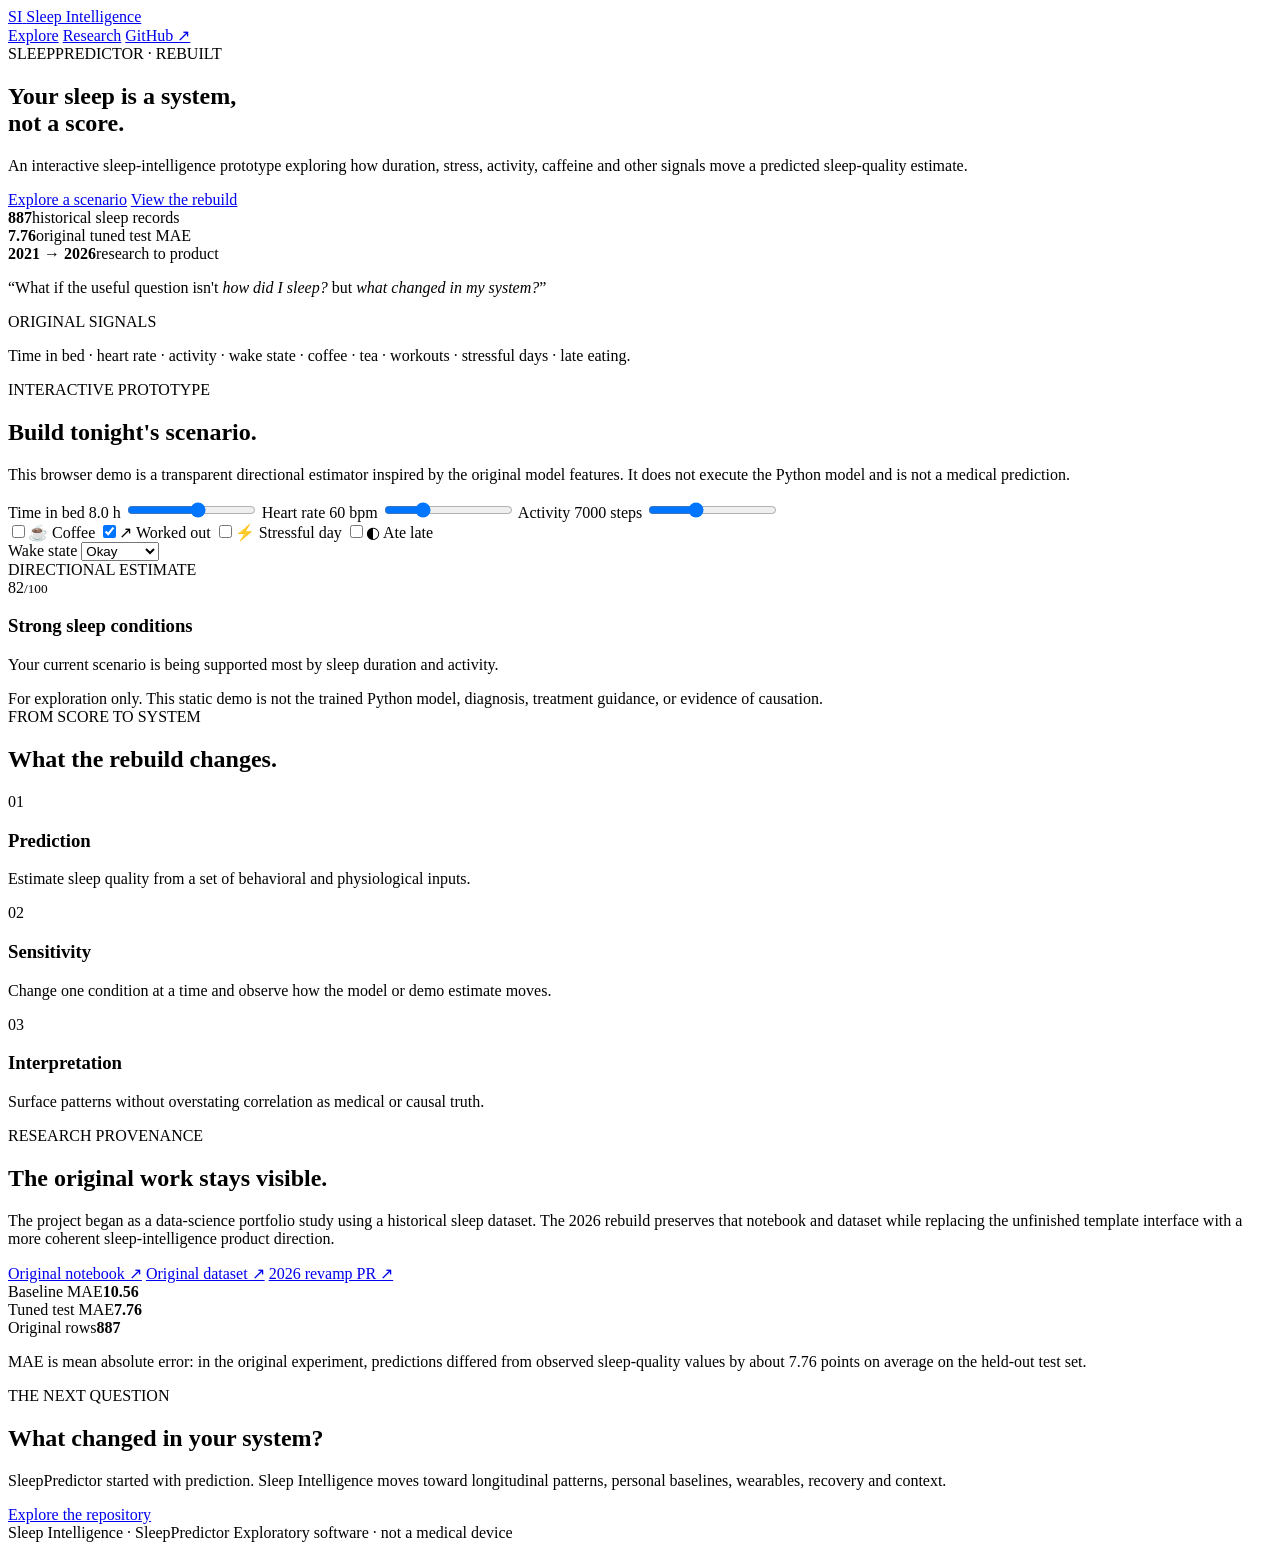
==== docs/index.html @ e25b41ca "Add GitHub Pages Sleep Intelligence site" ====
<!doctype html>
<html lang="en">
<head>
  <meta charset="utf-8" />
  <meta name="viewport" content="width=device-width, initial-scale=1" />
  <meta name="theme-color" content="#071019" />
  <meta name="description" content="Sleep Intelligence — an interactive exploration of sleep quality, habits, and model sensitivity built from the original SleepPredictor project." />
  <title>Sleep Intelligence</title>
  <link rel="preconnect" href="https://fonts.googleapis.com">
  <link rel="preconnect" href="https://fonts.gstatic.com" crossorigin>
  <link href="https://fonts.googleapis.com/css2?family=DM+Mono:wght@400;500&family=Inter:wght@400;500;600;700&display=swap" rel="stylesheet">
  <link rel="stylesheet" href="styles.css" />
</head>
<body>
  <div class="orb orb-a"></div>
  <div class="orb orb-b"></div>

  <header class="site-header shell">
    <a class="brand" href="#top" aria-label="Sleep Intelligence home">
      <span class="brand-mark">SI</span>
      <span>Sleep Intelligence</span>
    </a>
    <nav>
      <a href="#explore">Explore</a>
      <a href="#research">Research</a>
      <a href="https://github.com/Iamlegend-Imani/SleepPredictor" target="_blank" rel="noreferrer">GitHub ↗</a>
    </nav>
  </header>

  <main id="top">
    <section class="hero shell">
      <div class="eyebrow">SLEEPPREDICTOR · REBUILT</div>
      <h1>Your sleep is a system,<br><span>not a score.</span></h1>
      <p class="lede">An interactive sleep-intelligence prototype exploring how duration, stress, activity, caffeine and other signals move a predicted sleep-quality estimate.</p>
      <div class="hero-actions">
        <a class="button primary" href="#explore">Explore a scenario</a>
        <a class="button ghost" href="https://github.com/Iamlegend-Imani/SleepPredictor/tree/revamp/sleep-intelligence-v2" target="_blank" rel="noreferrer">View the rebuild</a>
      </div>
      <div class="metric-row">
        <div class="metric"><strong>887</strong><span>historical sleep records</span></div>
        <div class="metric"><strong>7.76</strong><span>original tuned test MAE</span></div>
        <div class="metric"><strong>2021 → 2026</strong><span>research to product</span></div>
      </div>
    </section>

    <section class="shell narrative-grid">
      <article class="glass quote-card">
        <p>“What if the useful question isn't <em>how did I sleep?</em> but <em>what changed in my system?</em>”</p>
      </article>
      <article class="glass mini-card">
        <span class="kicker">ORIGINAL SIGNALS</span>
        <p>Time in bed · heart rate · activity · wake state · coffee · tea · workouts · stressful days · late eating.</p>
      </article>
    </section>

    <section id="explore" class="shell section">
      <div class="section-heading">
        <div>
          <span class="eyebrow">INTERACTIVE PROTOTYPE</span>
          <h2>Build tonight's scenario.</h2>
        </div>
        <p>This browser demo is a transparent directional estimator inspired by the original model features. It does not execute the Python model and is not a medical prediction.</p>
      </div>

      <div class="explorer-grid">
        <form class="glass controls" id="sleep-form">
          <label>
            <span>Time in bed <output id="duration-value">8.0 h</output></span>
            <input id="duration" type="range" min="3" max="12" step="0.25" value="8" />
          </label>
          <label>
            <span>Heart rate <output id="hr-value">60 bpm</output></span>
            <input id="heart-rate" type="range" min="45" max="100" step="1" value="60" />
          </label>
          <label>
            <span>Activity <output id="steps-value">7000 steps</output></span>
            <input id="steps" type="range" min="0" max="20000" step="500" value="7000" />
          </label>

          <div class="toggle-grid">
            <label class="toggle"><input id="coffee" type="checkbox"><span>☕ Coffee</span></label>
            <label class="toggle"><input id="workout" type="checkbox" checked><span>↗ Worked out</span></label>
            <label class="toggle"><input id="stress" type="checkbox"><span>⚡ Stressful day</span></label>
            <label class="toggle"><input id="late" type="checkbox"><span>◐ Ate late</span></label>
          </div>

          <label>
            <span>Wake state</span>
            <select id="wake-state">
              <option value="happy">Happy</option>
              <option value="okay" selected>Okay</option>
              <option value="unknown">Unknown</option>
            </select>
          </label>
        </form>

        <div class="glass score-panel" aria-live="polite">
          <span class="kicker">DIRECTIONAL ESTIMATE</span>
          <div class="score-wrap">
            <div class="score-ring" id="score-ring"><span id="score">82</span><small>/100</small></div>
          </div>
          <h3 id="score-label">Strong sleep conditions</h3>
          <p id="score-copy">Your current scenario is being supported most by sleep duration and activity.</p>
          <div class="drivers" id="drivers"></div>
          <div class="fine-print">For exploration only. This static demo is not the trained Python model, diagnosis, treatment guidance, or evidence of causation.</div>
        </div>
      </div>
    </section>

    <section class="shell section">
      <div class="section-heading compact">
        <div>
          <span class="eyebrow">FROM SCORE TO SYSTEM</span>
          <h2>What the rebuild changes.</h2>
        </div>
      </div>
      <div class="cards-3">
        <article class="glass feature-card"><span>01</span><h3>Prediction</h3><p>Estimate sleep quality from a set of behavioral and physiological inputs.</p></article>
        <article class="glass feature-card"><span>02</span><h3>Sensitivity</h3><p>Change one condition at a time and observe how the model or demo estimate moves.</p></article>
        <article class="glass feature-card"><span>03</span><h3>Interpretation</h3><p>Surface patterns without overstating correlation as medical or causal truth.</p></article>
      </div>
    </section>

    <section id="research" class="shell section research">
      <div>
        <span class="eyebrow">RESEARCH PROVENANCE</span>
        <h2>The original work stays visible.</h2>
        <p>The project began as a data-science portfolio study using a historical sleep dataset. The 2026 rebuild preserves that notebook and dataset while replacing the unfinished template interface with a more coherent sleep-intelligence product direction.</p>
        <div class="research-links">
          <a href="https://github.com/Iamlegend-Imani/SleepPredictor/blob/master/notebooks/Project2Portfolio.ipynb" target="_blank" rel="noreferrer">Original notebook ↗</a>
          <a href="https://github.com/Iamlegend-Imani/SleepPredictor/blob/master/sleepdata1.csv" target="_blank" rel="noreferrer">Original dataset ↗</a>
          <a href="https://github.com/Iamlegend-Imani/SleepPredictor/pull/4" target="_blank" rel="noreferrer">2026 revamp PR ↗</a>
        </div>
      </div>
      <div class="glass research-panel">
        <div><span>Baseline MAE</span><strong>10.56</strong></div>
        <div><span>Tuned test MAE</span><strong>7.76</strong></div>
        <div><span>Original rows</span><strong>887</strong></div>
        <p>MAE is mean absolute error: in the original experiment, predictions differed from observed sleep-quality values by about 7.76 points on average on the held-out test set.</p>
      </div>
    </section>

    <section class="shell cta glass">
      <span class="eyebrow">THE NEXT QUESTION</span>
      <h2>What changed in your system?</h2>
      <p>SleepPredictor started with prediction. Sleep Intelligence moves toward longitudinal patterns, personal baselines, wearables, recovery and context.</p>
      <a class="button primary" href="https://github.com/Iamlegend-Imani/SleepPredictor" target="_blank" rel="noreferrer">Explore the repository</a>
    </section>
  </main>

  <footer class="shell footer">
    <span>Sleep Intelligence · SleepPredictor</span>
    <span>Exploratory software · not a medical device</span>
  </footer>

  <script src="app.js"></script>
</body>
</html>
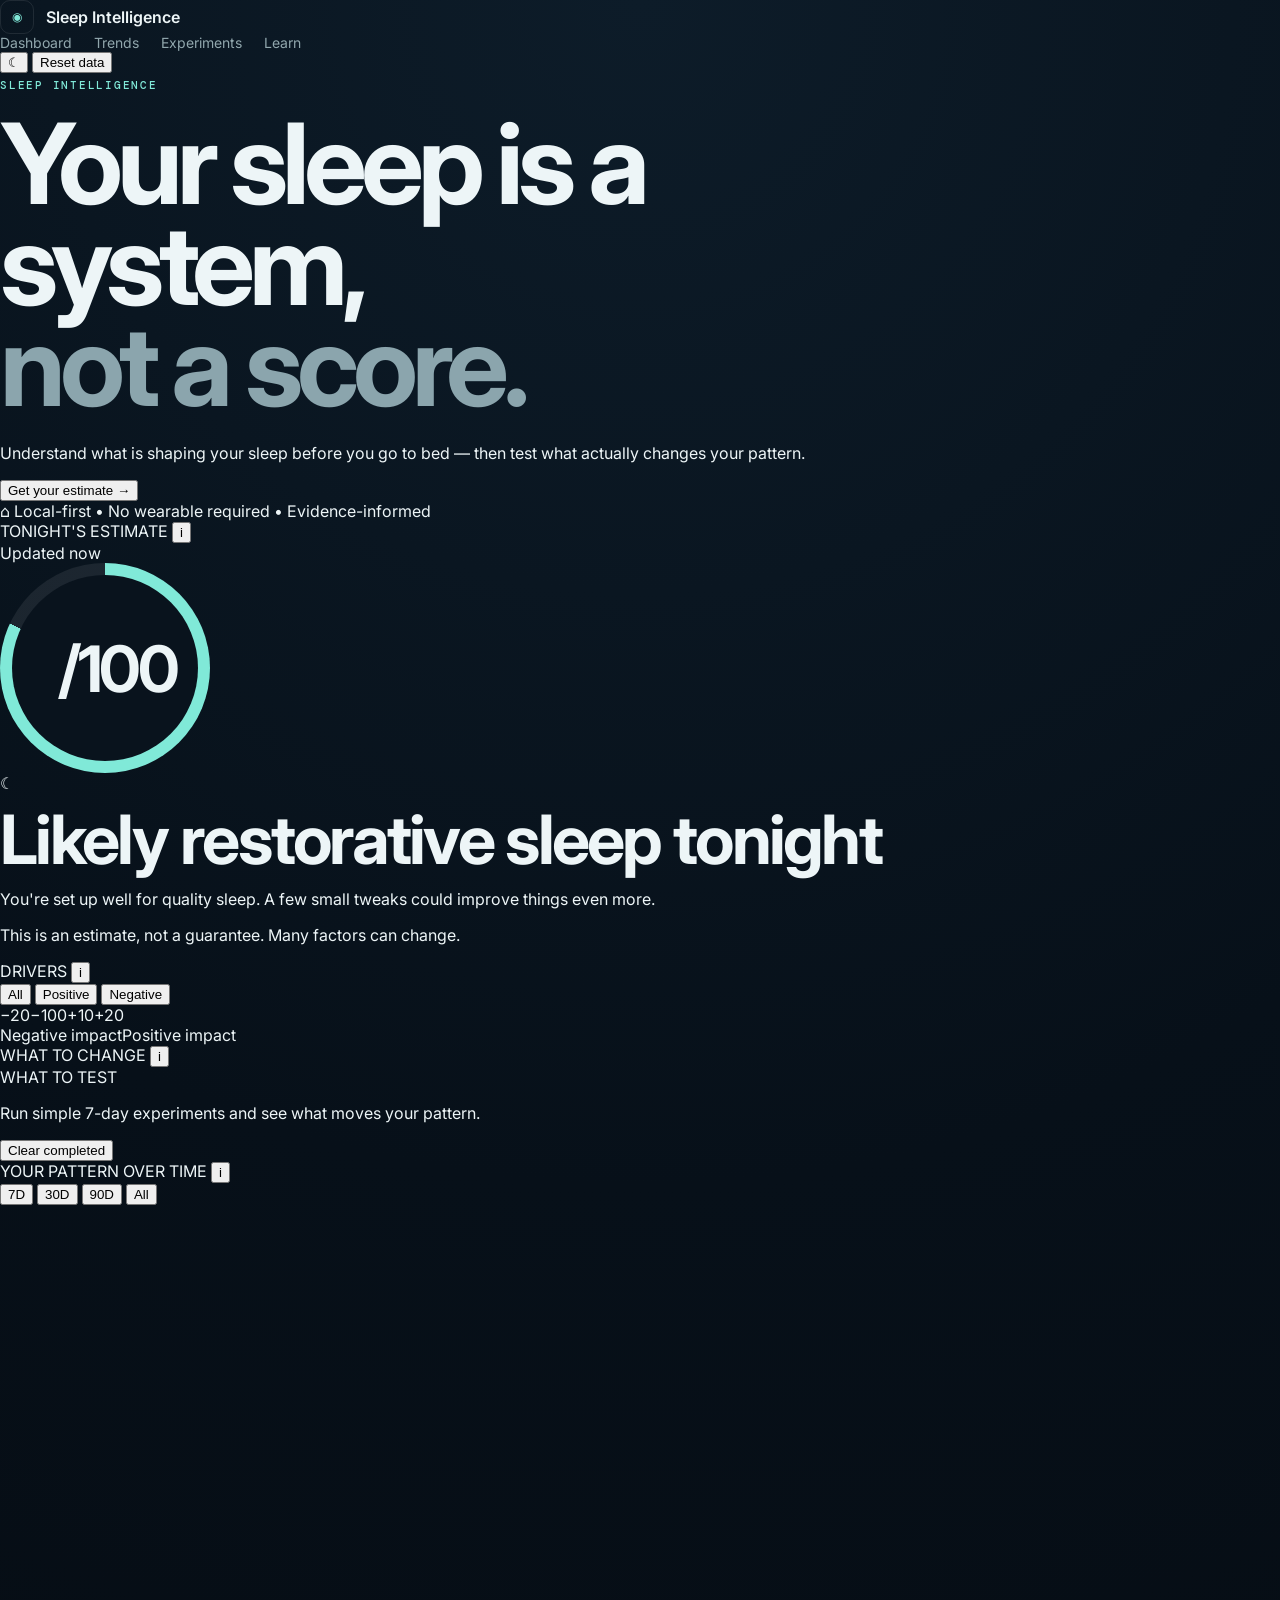
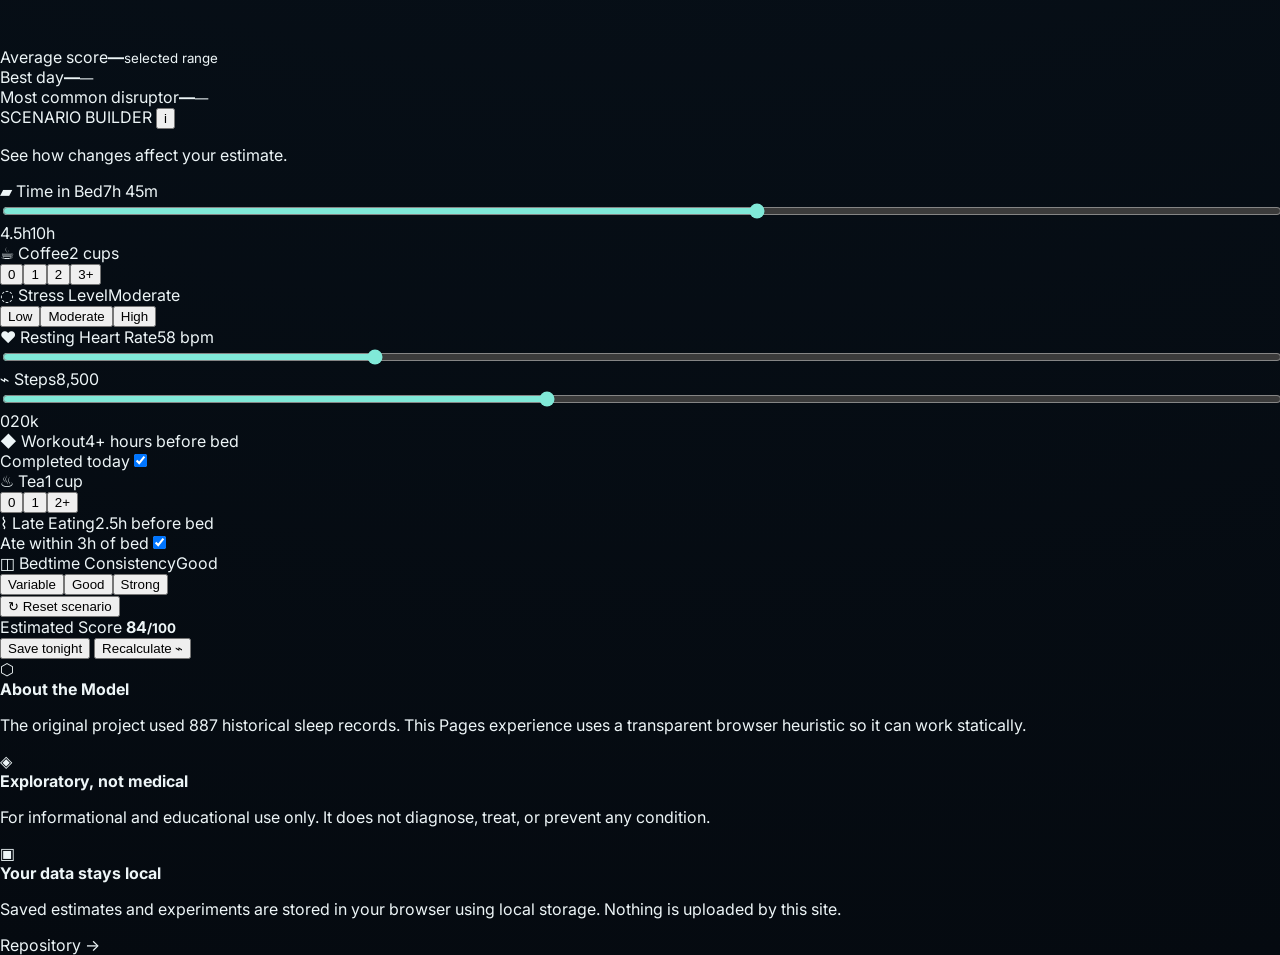
==== commit d4d06248: "Rebuild Pages homepage as functional Sleep Intelligence dashboard" ====
--- a/docs/index.html
+++ b/docs/index.html
@@ -3,8 +3,8 @@
 <head>
   <meta charset="utf-8" />
   <meta name="viewport" content="width=device-width, initial-scale=1" />
-  <meta name="theme-color" content="#071019" />
-  <meta name="description" content="Sleep Intelligence — an interactive exploration of sleep quality, habits, and model sensitivity built from the original SleepPredictor project." />
+  <meta name="theme-color" content="#050914" />
+  <meta name="description" content="Sleep Intelligence — explore the signals shaping tonight's sleep, test changes, and build a personal pattern over time." />
   <title>Sleep Intelligence</title>
   <link rel="preconnect" href="https://fonts.googleapis.com">
   <link rel="preconnect" href="https://fonts.gstatic.com" crossorigin>
@@ -12,147 +12,226 @@
   <link rel="stylesheet" href="styles.css" />
 </head>
 <body>
-  <div class="orb orb-a"></div>
-  <div class="orb orb-b"></div>
-
-  <header class="site-header shell">
-    <a class="brand" href="#top" aria-label="Sleep Intelligence home">
-      <span class="brand-mark">SI</span>
+  <div class="ambient ambient-a"></div>
+  <div class="ambient ambient-b"></div>
+
+  <header class="topbar">
+    <a class="brand" href="#dashboard" aria-label="Sleep Intelligence home">
+      <span class="brand-mark" aria-hidden="true">◉</span>
       <span>Sleep Intelligence</span>
     </a>
-    <nav>
-      <a href="#explore">Explore</a>
-      <a href="#research">Research</a>
-      <a href="https://github.com/Iamlegend-Imani/SleepPredictor" target="_blank" rel="noreferrer">GitHub ↗</a>
+    <nav class="nav-tabs" aria-label="Primary navigation">
+      <a class="active" href="#dashboard">Dashboard</a>
+      <a href="#patterns">Trends</a>
+      <a href="#experiments">Experiments</a>
+      <a href="#about">Learn</a>
     </nav>
+    <div class="top-actions">
+      <button class="icon-button" id="theme-toggle" type="button" aria-label="Toggle theme" title="Toggle theme">☾</button>
+      <button class="ghost-button" id="reset-data" type="button">Reset data</button>
+    </div>
   </header>
 
-  <main id="top">
-    <section class="hero shell">
-      <div class="eyebrow">SLEEPPREDICTOR · REBUILT</div>
-      <h1>Your sleep is a system,<br><span>not a score.</span></h1>
-      <p class="lede">An interactive sleep-intelligence prototype exploring how duration, stress, activity, caffeine and other signals move a predicted sleep-quality estimate.</p>
-      <div class="hero-actions">
-        <a class="button primary" href="#explore">Explore a scenario</a>
-        <a class="button ghost" href="https://github.com/Iamlegend-Imani/SleepPredictor/tree/revamp/sleep-intelligence-v2" target="_blank" rel="noreferrer">View the rebuild</a>
-      </div>
-      <div class="metric-row">
-        <div class="metric"><strong>887</strong><span>historical sleep records</span></div>
-        <div class="metric"><strong>7.76</strong><span>original tuned test MAE</span></div>
-        <div class="metric"><strong>2021 → 2026</strong><span>research to product</span></div>
-      </div>
-    </section>
-
-    <section class="shell narrative-grid">
-      <article class="glass quote-card">
-        <p>“What if the useful question isn't <em>how did I sleep?</em> but <em>what changed in my system?</em>”</p>
+  <main id="dashboard" class="dashboard-shell">
+    <section class="hero-panel panel">
+      <div class="hero-copy">
+        <span class="eyebrow">SLEEP INTELLIGENCE</span>
+        <h1>Your sleep is a system,<br><span>not a score.</span></h1>
+        <p>Understand what is shaping your sleep before you go to bed — then test what actually changes your pattern.</p>
+        <button class="primary-button" id="jump-to-builder" type="button">Get your estimate <span>→</span></button>
+      </div>
+      <div class="trust-row">
+        <span>⌂ Local-first</span>
+        <span>•</span>
+        <span>No wearable required</span>
+        <span>•</span>
+        <span>Evidence-informed</span>
+      </div>
+    </section>
+
+    <section class="estimate-panel panel" aria-live="polite">
+      <div class="panel-heading">
+        <div>
+          <span class="panel-title">TONIGHT'S ESTIMATE</span>
+          <button class="info-dot" type="button" data-tooltip="A browser-based directional estimate. It is not the trained Python model and it is not a medical prediction." aria-label="About tonight's estimate">i</button>
+        </div>
+        <span class="status-pill">Updated <span id="updated-time">now</span> <i></i></span>
+      </div>
+      <div class="estimate-content">
+        <div class="score-ring" id="score-ring">
+          <div class="score-inner">
+            <strong id="score">84</strong>
+            <span>/100</span>
+          </div>
+        </div>
+        <div class="estimate-summary">
+          <div class="moon-mark" aria-hidden="true">☾</div>
+          <h2 id="score-label">Likely restorative sleep tonight</h2>
+          <p id="score-copy">You're set up well for quality sleep. A few small tweaks could improve things even more.</p>
+        </div>
+      </div>
+      <div class="signal-badges" id="signal-badges"></div>
+      <p class="microcopy">This is an estimate, not a guarantee. Many factors can change.</p>
+    </section>
+
+    <section class="drivers-panel panel">
+      <div class="panel-heading">
+        <div>
+          <span class="panel-title">DRIVERS</span>
+          <button class="info-dot" type="button" data-tooltip="Drivers show how each input moves this browser estimate relative to its neutral baseline. They do not prove causation." aria-label="About drivers">i</button>
+        </div>
+        <div class="segmented mini" id="driver-filter" role="group" aria-label="Driver filter">
+          <button class="selected" type="button" data-filter="all">All</button>
+          <button type="button" data-filter="positive">Positive</button>
+          <button type="button" data-filter="negative">Negative</button>
+        </div>
+      </div>
+      <div class="driver-list" id="driver-list"></div>
+      <div class="driver-axis"><span>−20</span><span>−10</span><span>0</span><span>+10</span><span>+20</span></div>
+      <div class="impact-legend"><span class="negative-text">Negative impact</span><span class="positive-text">Positive impact</span></div>
+    </section>
+
+    <section class="change-panel panel">
+      <div class="section-label-row">
+        <div>
+          <span class="panel-title">WHAT TO CHANGE</span>
+          <button class="info-dot" type="button" data-tooltip="Suggestions are generated from the inputs currently pulling your estimate down." aria-label="About recommendations">i</button>
+        </div>
+      </div>
+      <div class="recommendation-grid" id="recommendation-grid"></div>
+    </section>
+
+    <section id="experiments" class="test-panel panel">
+      <div class="section-label-row split">
+        <div>
+          <span class="panel-title">WHAT TO TEST</span>
+          <p>Run simple 7-day experiments and see what moves your pattern.</p>
+        </div>
+        <button class="text-button" id="clear-experiments" type="button">Clear completed</button>
+      </div>
+      <div class="experiment-grid" id="experiment-grid"></div>
+    </section>
+
+    <section id="patterns" class="pattern-panel panel">
+      <div class="section-label-row split">
+        <div>
+          <span class="panel-title">YOUR PATTERN OVER TIME</span>
+          <button class="info-dot" type="button" data-tooltip="Saved estimates live only in this browser's local storage unless you clear them." aria-label="About history">i</button>
+        </div>
+        <div class="segmented mini" id="range-filter" role="group" aria-label="History range">
+          <button class="selected" type="button" data-range="7">7D</button>
+          <button type="button" data-range="30">30D</button>
+          <button type="button" data-range="90">90D</button>
+          <button type="button" data-range="all">All</button>
+        </div>
+      </div>
+      <div class="trend-layout">
+        <div class="chart-wrap">
+          <svg id="trend-chart" viewBox="0 0 760 260" preserveAspectRatio="none" role="img" aria-label="Sleep estimate trend"></svg>
+          <div class="chart-labels" id="chart-labels"></div>
+        </div>
+        <div class="metric-stack">
+          <div class="metric-card"><span>Average score</span><strong id="average-score">—</strong><small>selected range</small></div>
+          <div class="metric-card"><span>Best day</span><strong id="best-score">—</strong><small id="best-day">—</small></div>
+          <div class="metric-card disruptor"><span>Most common disruptor</span><strong id="common-disruptor">—</strong><small id="disruptor-count">—</small></div>
+        </div>
+      </div>
+    </section>
+
+    <section class="builder-panel panel" id="builder">
+      <div class="section-label-row split">
+        <div>
+          <span class="panel-title">SCENARIO BUILDER</span>
+          <button class="info-dot" type="button" data-tooltip="Change the inputs, recalculate, then save tonight to build your history." aria-label="About scenario builder">i</button>
+        </div>
+        <p>See how changes affect your estimate.</p>
+      </div>
+
+      <form id="sleep-form" class="builder-grid">
+        <div class="control-card wide">
+          <div class="control-label"><span>▰ Time in Bed</span><output id="duration-value">7h 45m</output></div>
+          <input id="duration" type="range" min="4.5" max="10" step="0.25" value="7.75" />
+          <div class="range-labels"><span>4.5h</span><span>10h</span></div>
+        </div>
+
+        <div class="control-card">
+          <div class="control-label"><span>☕ Coffee</span><output id="coffee-value">2 cups</output></div>
+          <div class="segmented control-segment" data-control="coffee">
+            <button type="button" data-value="0">0</button><button type="button" data-value="1">1</button><button class="selected" type="button" data-value="2">2</button><button type="button" data-value="3">3+</button>
+          </div>
+        </div>
+
+        <div class="control-card">
+          <div class="control-label"><span>◌ Stress Level</span><output id="stress-value">Moderate</output></div>
+          <div class="segmented control-segment" data-control="stress">
+            <button type="button" data-value="low">Low</button><button class="selected" type="button" data-value="moderate">Moderate</button><button type="button" data-value="high">High</button>
+          </div>
+        </div>
+
+        <div class="control-card">
+          <div class="control-label"><span>♥ Resting Heart Rate</span><output id="hr-value">58 bpm</output></div>
+          <input id="heart-rate" type="range" min="45" max="90" step="1" value="58" />
+        </div>
+
+        <div class="control-card">
+          <div class="control-label"><span>⌁ Steps</span><output id="steps-value">8,500</output></div>
+          <input id="steps" type="range" min="0" max="20000" step="500" value="8500" />
+          <div class="range-labels"><span>0</span><span>20k</span></div>
+        </div>
+
+        <div class="control-card">
+          <div class="control-label"><span>◆ Workout</span><output id="workout-value">4+ hours before bed</output></div>
+          <label class="switch-row"><span>Completed today</span><input id="workout" type="checkbox" checked><i></i></label>
+        </div>
+
+        <div class="control-card">
+          <div class="control-label"><span>♨ Tea</span><output id="tea-value">1 cup</output></div>
+          <div class="segmented control-segment" data-control="tea">
+            <button type="button" data-value="0">0</button><button class="selected" type="button" data-value="1">1</button><button type="button" data-value="2">2+</button>
+          </div>
+        </div>
+
+        <div class="control-card">
+          <div class="control-label"><span>⌇ Late Eating</span><output id="late-value">2.5h before bed</output></div>
+          <label class="switch-row"><span>Ate within 3h of bed</span><input id="late-eating" type="checkbox" checked><i></i></label>
+        </div>
+
+        <div class="control-card">
+          <div class="control-label"><span>◫ Bedtime Consistency</span><output id="consistency-value">Good</output></div>
+          <div class="segmented control-segment" data-control="consistency">
+            <button type="button" data-value="variable">Variable</button><button class="selected" type="button" data-value="good">Good</button><button type="button" data-value="strong">Strong</button>
+          </div>
+        </div>
+      </form>
+
+      <div class="builder-footer">
+        <button class="text-button" id="reset-scenario" type="button">↻ Reset scenario</button>
+        <div class="builder-score">Estimated Score <strong><span id="footer-score">84</span><small>/100</small></strong></div>
+        <div class="builder-actions">
+          <button class="secondary-button" id="save-tonight" type="button">Save tonight</button>
+          <button class="primary-button compact-button" id="recalculate" type="button">Recalculate <span>⌁</span></button>
+        </div>
+      </div>
+    </section>
+
+    <section id="about" class="about-strip panel">
+      <article>
+        <span class="about-icon">⬡</span>
+        <div><strong>About the Model</strong><p>The original project used 887 historical sleep records. This Pages experience uses a transparent browser heuristic so it can work statically.</p></div>
       </article>
-      <article class="glass mini-card">
-        <span class="kicker">ORIGINAL SIGNALS</span>
-        <p>Time in bed · heart rate · activity · wake state · coffee · tea · workouts · stressful days · late eating.</p>
+      <article>
+        <span class="about-icon">◈</span>
+        <div><strong>Exploratory, not medical</strong><p>For informational and educational use only. It does not diagnose, treat, or prevent any condition.</p></div>
       </article>
-    </section>
-
-    <section id="explore" class="shell section">
-      <div class="section-heading">
-        <div>
-          <span class="eyebrow">INTERACTIVE PROTOTYPE</span>
-          <h2>Build tonight's scenario.</h2>
-        </div>
-        <p>This browser demo is a transparent directional estimator inspired by the original model features. It does not execute the Python model and is not a medical prediction.</p>
-      </div>
-
-      <div class="explorer-grid">
-        <form class="glass controls" id="sleep-form">
-          <label>
-            <span>Time in bed <output id="duration-value">8.0 h</output></span>
-            <input id="duration" type="range" min="3" max="12" step="0.25" value="8" />
-          </label>
-          <label>
-            <span>Heart rate <output id="hr-value">60 bpm</output></span>
-            <input id="heart-rate" type="range" min="45" max="100" step="1" value="60" />
-          </label>
-          <label>
-            <span>Activity <output id="steps-value">7000 steps</output></span>
-            <input id="steps" type="range" min="0" max="20000" step="500" value="7000" />
-          </label>
-
-          <div class="toggle-grid">
-            <label class="toggle"><input id="coffee" type="checkbox"><span>☕ Coffee</span></label>
-            <label class="toggle"><input id="workout" type="checkbox" checked><span>↗ Worked out</span></label>
-            <label class="toggle"><input id="stress" type="checkbox"><span>⚡ Stressful day</span></label>
-            <label class="toggle"><input id="late" type="checkbox"><span>◐ Ate late</span></label>
-          </div>
-
-          <label>
-            <span>Wake state</span>
-            <select id="wake-state">
-              <option value="happy">Happy</option>
-              <option value="okay" selected>Okay</option>
-              <option value="unknown">Unknown</option>
-            </select>
-          </label>
-        </form>
-
-        <div class="glass score-panel" aria-live="polite">
-          <span class="kicker">DIRECTIONAL ESTIMATE</span>
-          <div class="score-wrap">
-            <div class="score-ring" id="score-ring"><span id="score">82</span><small>/100</small></div>
-          </div>
-          <h3 id="score-label">Strong sleep conditions</h3>
-          <p id="score-copy">Your current scenario is being supported most by sleep duration and activity.</p>
-          <div class="drivers" id="drivers"></div>
-          <div class="fine-print">For exploration only. This static demo is not the trained Python model, diagnosis, treatment guidance, or evidence of causation.</div>
-        </div>
-      </div>
-    </section>
-
-    <section class="shell section">
-      <div class="section-heading compact">
-        <div>
-          <span class="eyebrow">FROM SCORE TO SYSTEM</span>
-          <h2>What the rebuild changes.</h2>
-        </div>
-      </div>
-      <div class="cards-3">
-        <article class="glass feature-card"><span>01</span><h3>Prediction</h3><p>Estimate sleep quality from a set of behavioral and physiological inputs.</p></article>
-        <article class="glass feature-card"><span>02</span><h3>Sensitivity</h3><p>Change one condition at a time and observe how the model or demo estimate moves.</p></article>
-        <article class="glass feature-card"><span>03</span><h3>Interpretation</h3><p>Surface patterns without overstating correlation as medical or causal truth.</p></article>
-      </div>
-    </section>
-
-    <section id="research" class="shell section research">
-      <div>
-        <span class="eyebrow">RESEARCH PROVENANCE</span>
-        <h2>The original work stays visible.</h2>
-        <p>The project began as a data-science portfolio study using a historical sleep dataset. The 2026 rebuild preserves that notebook and dataset while replacing the unfinished template interface with a more coherent sleep-intelligence product direction.</p>
-        <div class="research-links">
-          <a href="https://github.com/Iamlegend-Imani/SleepPredictor/blob/master/notebooks/Project2Portfolio.ipynb" target="_blank" rel="noreferrer">Original notebook ↗</a>
-          <a href="https://github.com/Iamlegend-Imani/SleepPredictor/blob/master/sleepdata1.csv" target="_blank" rel="noreferrer">Original dataset ↗</a>
-          <a href="https://github.com/Iamlegend-Imani/SleepPredictor/pull/4" target="_blank" rel="noreferrer">2026 revamp PR ↗</a>
-        </div>
-      </div>
-      <div class="glass research-panel">
-        <div><span>Baseline MAE</span><strong>10.56</strong></div>
-        <div><span>Tuned test MAE</span><strong>7.76</strong></div>
-        <div><span>Original rows</span><strong>887</strong></div>
-        <p>MAE is mean absolute error: in the original experiment, predictions differed from observed sleep-quality values by about 7.76 points on average on the held-out test set.</p>
-      </div>
-    </section>
-
-    <section class="shell cta glass">
-      <span class="eyebrow">THE NEXT QUESTION</span>
-      <h2>What changed in your system?</h2>
-      <p>SleepPredictor started with prediction. Sleep Intelligence moves toward longitudinal patterns, personal baselines, wearables, recovery and context.</p>
-      <a class="button primary" href="https://github.com/Iamlegend-Imani/SleepPredictor" target="_blank" rel="noreferrer">Explore the repository</a>
+      <article>
+        <span class="about-icon">▣</span>
+        <div><strong>Your data stays local</strong><p>Saved estimates and experiments are stored in your browser using local storage. Nothing is uploaded by this site.</p></div>
+      </article>
+      <a class="learn-link" href="https://github.com/Iamlegend-Imani/SleepPredictor" target="_blank" rel="noreferrer">Repository →</a>
     </section>
   </main>
 
-  <footer class="shell footer">
-    <span>Sleep Intelligence · SleepPredictor</span>
-    <span>Exploratory software · not a medical device</span>
-  </footer>
-
+  <div class="toast" id="toast" role="status" aria-live="polite"></div>
   <script src="app.js"></script>
 </body>
 </html>
--- a/docs/styles.css
+++ b/docs/styles.css
@@ -0,0 +1,107 @@
+:root {
+  --bg: #071019;
+  --bg-soft: #0b1622;
+  --text: #edf5f7;
+  --muted: #91a7ad;
+  --line: rgba(255,255,255,.09);
+  --glass: rgba(13, 27, 38, .66);
+  --accent: #80e9d8;
+  --accent-2: #9bb7ff;
+  --shadow: 0 30px 90px rgba(0,0,0,.32);
+}
+* { box-sizing: border-box; }
+html { scroll-behavior: smooth; }
+body {
+  margin: 0;
+  background: radial-gradient(circle at top, #0d1c29 0%, var(--bg) 45%, #050a10 100%);
+  color: var(--text);
+  font-family: Inter, system-ui, sans-serif;
+  min-height: 100vh;
+  overflow-x: hidden;
+}
+a { color: inherit; text-decoration: none; }
+.shell { width: min(1120px, calc(100% - 40px)); margin-inline: auto; }
+.orb { position: fixed; width: 420px; height: 420px; border-radius: 50%; filter: blur(120px); opacity: .12; pointer-events: none; z-index: -1; }
+.orb-a { background: var(--accent); top: 10%; left: -140px; }
+.orb-b { background: var(--accent-2); top: 40%; right: -180px; }
+.site-header { display: flex; align-items: center; justify-content: space-between; padding: 24px 0; position: sticky; top: 0; backdrop-filter: blur(18px); z-index: 10; }
+.brand { display: flex; gap: 12px; align-items: center; font-weight: 600; }
+.brand-mark { width: 34px; height: 34px; display:grid; place-items:center; border: 1px solid var(--line); border-radius: 10px; font: 500 12px DM Mono, monospace; color: var(--accent); }
+nav { display: flex; gap: 22px; color: var(--muted); font-size: 14px; }
+nav a:hover { color: var(--text); }
+.hero { padding: 110px 0 70px; }
+.eyebrow, .kicker { font: 500 11px DM Mono, monospace; letter-spacing: .16em; color: var(--accent); }
+h1 { font-size: clamp(56px, 9vw, 112px); line-height: .9; letter-spacing: -.055em; margin: 20px 0 28px; max-width: 1000px; }
+h1 span { color: #8ba5ad; }
+.lede { max-width: 700px; color: var(--muted); font-size: clamp(18px, 2.1vw, 24px); line-height: 1.55; }
+.hero-actions { display:flex; flex-wrap: wrap; gap: 12px; margin-top: 32px; }
+.button { display:inline-flex; align-items:center; justify-content:center; padding: 14px 18px; border-radius: 999px; font-weight: 600; font-size: 14px; transition: .2s ease; }
+.button.primary { background: var(--text); color: #071019; }
+.button.ghost { border: 1px solid var(--line); color: var(--text); }
+.button:hover { transform: translateY(-1px); }
+.metric-row { display:grid; grid-template-columns: repeat(3, 1fr); gap: 1px; margin-top: 72px; border: 1px solid var(--line); border-radius: 20px; overflow:hidden; background: var(--line); }
+.metric { background: rgba(8,17,26,.86); padding: 22px; display:flex; flex-direction:column; gap: 5px; }
+.metric strong { font-size: 24px; }
+.metric span { color: var(--muted); font-size: 13px; }
+.glass { background: var(--glass); border: 1px solid var(--line); box-shadow: var(--shadow); backdrop-filter: blur(18px); }
+.narrative-grid { display:grid; grid-template-columns: 1.5fr .8fr; gap: 18px; padding: 32px 0 80px; }
+.quote-card, .mini-card { border-radius: 26px; padding: 36px; }
+.quote-card p { font-size: clamp(24px, 3vw, 38px); line-height: 1.25; letter-spacing: -.02em; margin: 0; }
+.mini-card p { color: var(--muted); line-height: 1.6; }
+.section { padding: 84px 0; }
+.section-heading { display:flex; justify-content:space-between; gap: 48px; align-items:end; margin-bottom: 28px; }
+.section-heading > p { max-width: 460px; color: var(--muted); line-height: 1.6; }
+h2 { font-size: clamp(38px, 6vw, 68px); line-height: 1; letter-spacing: -.04em; margin: 12px 0; }
+.explorer-grid { display:grid; grid-template-columns: 1fr 1fr; gap: 18px; }
+.controls, .score-panel, .research-panel { border-radius: 28px; padding: 30px; }
+.controls { display:flex; flex-direction:column; gap: 26px; }
+.controls label > span { display:flex; justify-content:space-between; margin-bottom: 12px; font-size: 14px; color: var(--muted); }
+output { color: var(--text); }
+input[type=range] { width:100%; accent-color: var(--accent); }
+.toggle-grid { display:grid; grid-template-columns: 1fr 1fr; gap: 10px; }
+.toggle { cursor:pointer; }
+.toggle input { display:none; }
+.toggle span { display:block !important; border:1px solid var(--line); border-radius:14px; padding:14px; color:var(--muted)!important; transition:.2s ease; }
+.toggle input:checked + span { background: rgba(128,233,216,.12); color: var(--text)!important; border-color: rgba(128,233,216,.34); }
+select { width:100%; background:#0b1721; color:var(--text); border:1px solid var(--line); border-radius:14px; padding:14px; font:inherit; }
+.score-panel { display:flex; flex-direction:column; align-items:center; text-align:center; justify-content:center; min-height: 560px; }
+.score-wrap { margin: 28px 0 18px; }
+.score-ring { width: 210px; height: 210px; border-radius:50%; display:grid; place-content:center; background: conic-gradient(var(--accent) 0deg, var(--accent) 295deg, rgba(255,255,255,.08) 295deg); position:relative; }
+.score-ring::after { content:""; position:absolute; inset:12px; border-radius:50%; background:#09131d; }
+.score-ring span, .score-ring small { position:relative; z-index:1; }
+.score-ring span { font-size:64px; font-weight:700; letter-spacing:-.05em; }
+.score-ring small { color:var(--muted); }
+.score-panel h3 { font-size: 24px; margin: 8px 0; }
+.score-panel > p { color:var(--muted); max-width: 430px; line-height:1.55; }
+.drivers { width:100%; display:flex; flex-wrap:wrap; gap:8px; justify-content:center; margin: 20px 0; }
+.driver { border:1px solid var(--line); border-radius:999px; padding:8px 11px; font-size:12px; color:var(--muted); }
+.driver.good { color: var(--accent); }
+.driver.watch { color: #ffd49b; }
+.fine-print { font-size:11px; color:#6f858d; max-width:440px; line-height:1.5; }
+.cards-3 { display:grid; grid-template-columns:repeat(3,1fr); gap:16px; }
+.feature-card { padding:28px; border-radius:24px; }
+.feature-card > span { font: 500 11px DM Mono, monospace; color:var(--accent); }
+.feature-card h3 { font-size:24px; }
+.feature-card p { color:var(--muted); line-height:1.6; }
+.research { display:grid; grid-template-columns:1.2fr .8fr; gap:52px; align-items:center; }
+.research > div > p { color:var(--muted); line-height:1.7; max-width:650px; }
+.research-links { display:flex; flex-wrap:wrap; gap:16px; margin-top:26px; font-size:14px; }
+.research-links a { color:var(--accent); }
+.research-panel { display:grid; gap:18px; }
+.research-panel > div { display:flex; justify-content:space-between; align-items:center; padding-bottom:16px; border-bottom:1px solid var(--line); }
+.research-panel span { color:var(--muted); font-size:13px; }
+.research-panel strong { font-size:30px; }
+.research-panel p { color:var(--muted); font-size:12px; line-height:1.6; }
+.cta { margin-top:70px; margin-bottom:70px; border-radius:30px; padding:56px; text-align:center; }
+.cta p { max-width:650px; margin: 0 auto 24px; color:var(--muted); line-height:1.6; }
+.footer { padding:24px 0 42px; display:flex; justify-content:space-between; color:#6f858d; font-size:12px; border-top:1px solid var(--line); }
+@media (max-width: 760px) {
+  .site-header nav a:not(:last-child) { display:none; }
+  .hero { padding-top:80px; }
+  .metric-row, .narrative-grid, .explorer-grid, .cards-3, .research { grid-template-columns:1fr; }
+  .section-heading { align-items:start; flex-direction:column; gap:14px; }
+  .score-panel { min-height: 500px; }
+  .toggle-grid { grid-template-columns:1fr; }
+  .cta { padding:38px 22px; }
+  .footer { flex-direction:column; gap:8px; }
+}
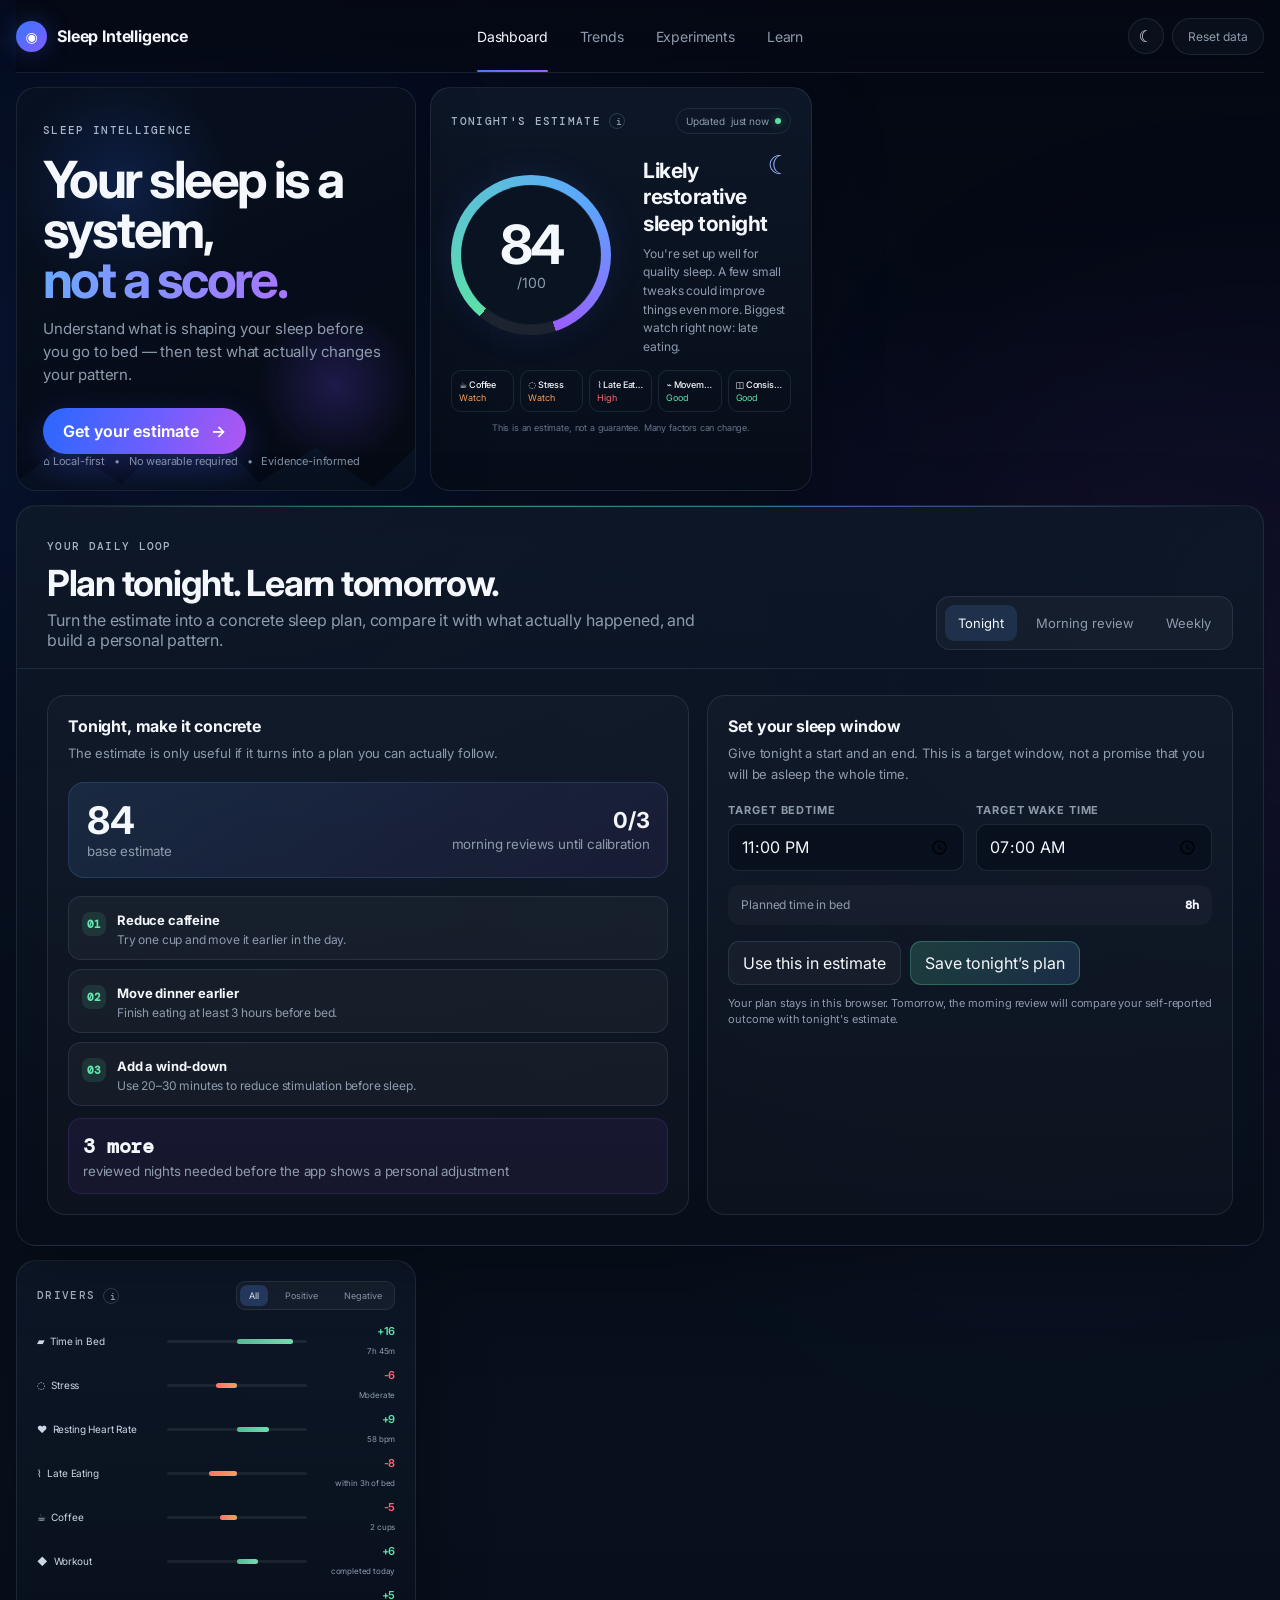
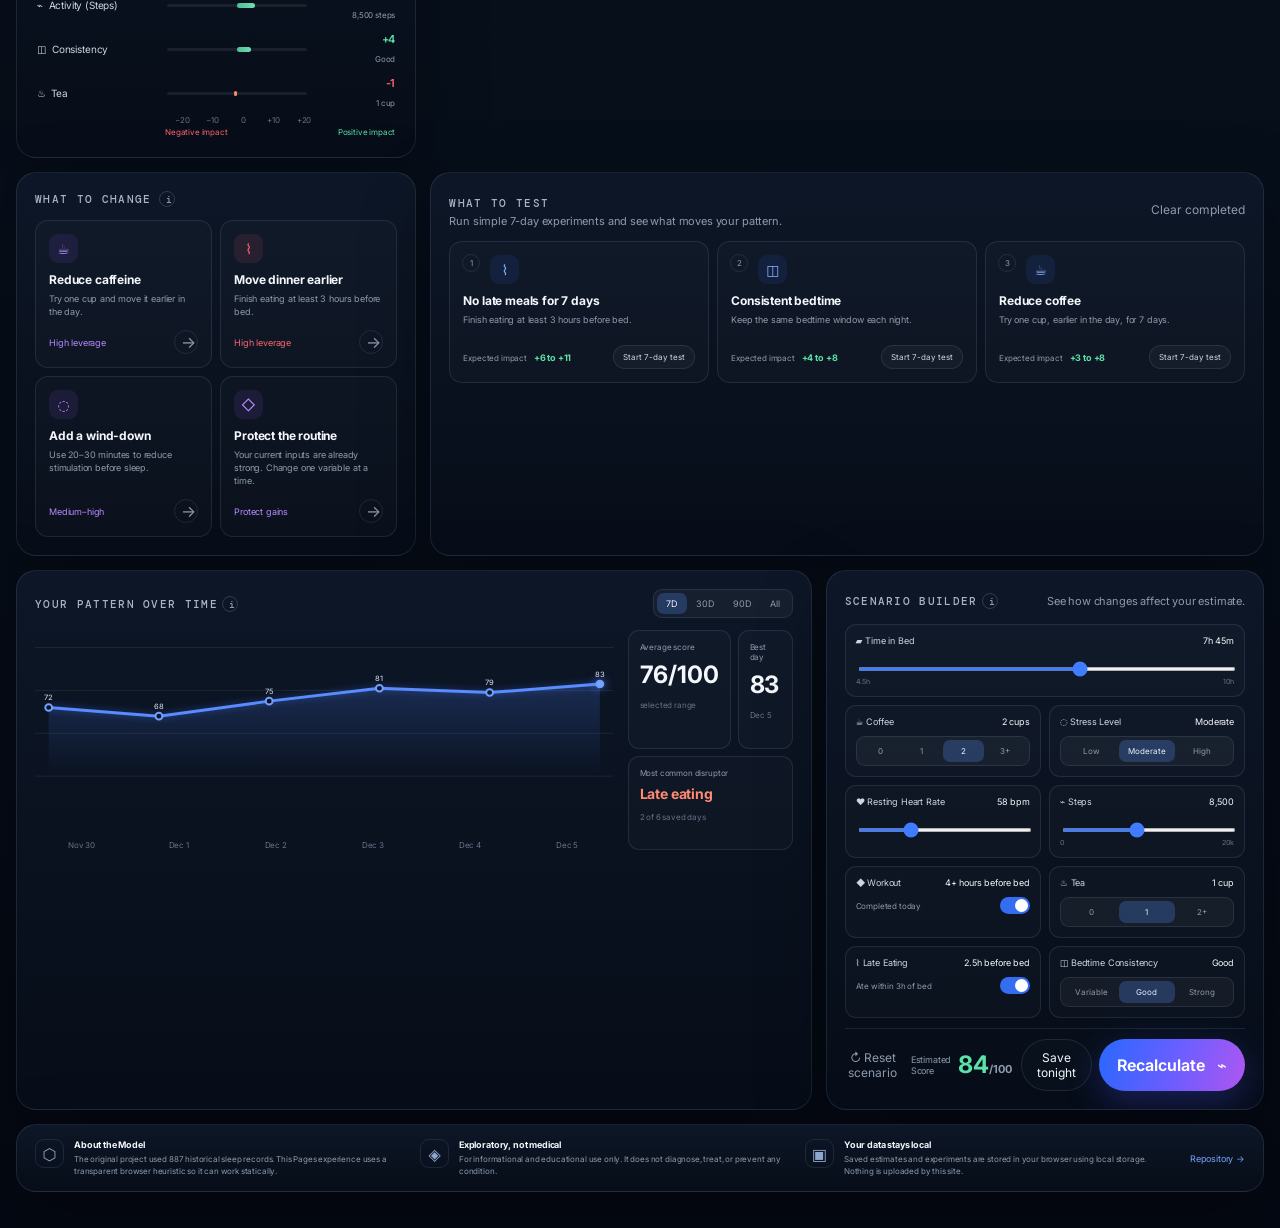
==== commit 8b7d8289: "Load practical daily sleep loop" ====
--- a/docs/index.html
+++ b/docs/index.html
@@ -233,5 +233,6 @@
 
   <div class="toast" id="toast" role="status" aria-live="polite"></div>
   <script src="app.js"></script>
+  <script src="practical.js"></script>
 </body>
-</html>
+</html>
--- a/docs/styles.css
+++ b/docs/styles.css
@@ -1,107 +1,495 @@
 :root {
-  --bg: #071019;
-  --bg-soft: #0b1622;
-  --text: #edf5f7;
-  --muted: #91a7ad;
-  --line: rgba(255,255,255,.09);
-  --glass: rgba(13, 27, 38, .66);
-  --accent: #80e9d8;
-  --accent-2: #9bb7ff;
-  --shadow: 0 30px 90px rgba(0,0,0,.32);
-}
+  --bg: #050914;
+  --bg-2: #08101d;
+  --panel: rgba(10, 18, 31, .90);
+  --panel-2: rgba(13, 24, 40, .92);
+  --panel-3: rgba(18, 30, 50, .78);
+  --text: #f4f7fb;
+  --muted: #8e9bad;
+  --muted-2: #657387;
+  --line: rgba(164, 185, 219, .13);
+  --line-strong: rgba(164, 185, 219, .22);
+  --blue: #3f7cff;
+  --blue-2: #68a0ff;
+  --purple: #9b5cff;
+  --green: #5ce1a7;
+  --orange: #ff9d55;
+  --red: #ff646f;
+  --yellow: #ffd36a;
+  --shadow: 0 22px 70px rgba(0, 0, 0, .28);
+  --radius: 20px;
+}
+
 * { box-sizing: border-box; }
 html { scroll-behavior: smooth; }
 body {
   margin: 0;
-  background: radial-gradient(circle at top, #0d1c29 0%, var(--bg) 45%, #050a10 100%);
-  color: var(--text);
-  font-family: Inter, system-ui, sans-serif;
   min-height: 100vh;
   overflow-x: hidden;
-}
+  color: var(--text);
+  background:
+    radial-gradient(circle at 18% 16%, rgba(36, 92, 255, .10), transparent 28%),
+    radial-gradient(circle at 82% 30%, rgba(140, 69, 255, .08), transparent 26%),
+    linear-gradient(180deg, #040813 0%, #07101c 52%, #040812 100%);
+  font-family: Inter, ui-sans-serif, system-ui, -apple-system, BlinkMacSystemFont, "Segoe UI", sans-serif;
+  letter-spacing: -.01em;
+}
+
+body.light {
+  --bg: #edf3fb;
+  --bg-2: #f7faff;
+  --panel: rgba(255,255,255,.90);
+  --panel-2: rgba(248,251,255,.96);
+  --panel-3: rgba(235,242,252,.92);
+  --text: #122033;
+  --muted: #5f7087;
+  --muted-2: #7e8da0;
+  --line: rgba(31, 61, 105, .12);
+  --line-strong: rgba(31, 61, 105, .20);
+  --shadow: 0 22px 70px rgba(44, 71, 110, .12);
+  background: linear-gradient(180deg, #eef4fb 0%, #f8fbff 100%);
+}
+
+button, input { font: inherit; }
+button { color: inherit; }
 a { color: inherit; text-decoration: none; }
-.shell { width: min(1120px, calc(100% - 40px)); margin-inline: auto; }
-.orb { position: fixed; width: 420px; height: 420px; border-radius: 50%; filter: blur(120px); opacity: .12; pointer-events: none; z-index: -1; }
-.orb-a { background: var(--accent); top: 10%; left: -140px; }
-.orb-b { background: var(--accent-2); top: 40%; right: -180px; }
-.site-header { display: flex; align-items: center; justify-content: space-between; padding: 24px 0; position: sticky; top: 0; backdrop-filter: blur(18px); z-index: 10; }
-.brand { display: flex; gap: 12px; align-items: center; font-weight: 600; }
-.brand-mark { width: 34px; height: 34px; display:grid; place-items:center; border: 1px solid var(--line); border-radius: 10px; font: 500 12px DM Mono, monospace; color: var(--accent); }
-nav { display: flex; gap: 22px; color: var(--muted); font-size: 14px; }
-nav a:hover { color: var(--text); }
-.hero { padding: 110px 0 70px; }
-.eyebrow, .kicker { font: 500 11px DM Mono, monospace; letter-spacing: .16em; color: var(--accent); }
-h1 { font-size: clamp(56px, 9vw, 112px); line-height: .9; letter-spacing: -.055em; margin: 20px 0 28px; max-width: 1000px; }
-h1 span { color: #8ba5ad; }
-.lede { max-width: 700px; color: var(--muted); font-size: clamp(18px, 2.1vw, 24px); line-height: 1.55; }
-.hero-actions { display:flex; flex-wrap: wrap; gap: 12px; margin-top: 32px; }
-.button { display:inline-flex; align-items:center; justify-content:center; padding: 14px 18px; border-radius: 999px; font-weight: 600; font-size: 14px; transition: .2s ease; }
-.button.primary { background: var(--text); color: #071019; }
-.button.ghost { border: 1px solid var(--line); color: var(--text); }
-.button:hover { transform: translateY(-1px); }
-.metric-row { display:grid; grid-template-columns: repeat(3, 1fr); gap: 1px; margin-top: 72px; border: 1px solid var(--line); border-radius: 20px; overflow:hidden; background: var(--line); }
-.metric { background: rgba(8,17,26,.86); padding: 22px; display:flex; flex-direction:column; gap: 5px; }
-.metric strong { font-size: 24px; }
-.metric span { color: var(--muted); font-size: 13px; }
-.glass { background: var(--glass); border: 1px solid var(--line); box-shadow: var(--shadow); backdrop-filter: blur(18px); }
-.narrative-grid { display:grid; grid-template-columns: 1.5fr .8fr; gap: 18px; padding: 32px 0 80px; }
-.quote-card, .mini-card { border-radius: 26px; padding: 36px; }
-.quote-card p { font-size: clamp(24px, 3vw, 38px); line-height: 1.25; letter-spacing: -.02em; margin: 0; }
-.mini-card p { color: var(--muted); line-height: 1.6; }
-.section { padding: 84px 0; }
-.section-heading { display:flex; justify-content:space-between; gap: 48px; align-items:end; margin-bottom: 28px; }
-.section-heading > p { max-width: 460px; color: var(--muted); line-height: 1.6; }
-h2 { font-size: clamp(38px, 6vw, 68px); line-height: 1; letter-spacing: -.04em; margin: 12px 0; }
-.explorer-grid { display:grid; grid-template-columns: 1fr 1fr; gap: 18px; }
-.controls, .score-panel, .research-panel { border-radius: 28px; padding: 30px; }
-.controls { display:flex; flex-direction:column; gap: 26px; }
-.controls label > span { display:flex; justify-content:space-between; margin-bottom: 12px; font-size: 14px; color: var(--muted); }
-output { color: var(--text); }
-input[type=range] { width:100%; accent-color: var(--accent); }
-.toggle-grid { display:grid; grid-template-columns: 1fr 1fr; gap: 10px; }
-.toggle { cursor:pointer; }
-.toggle input { display:none; }
-.toggle span { display:block !important; border:1px solid var(--line); border-radius:14px; padding:14px; color:var(--muted)!important; transition:.2s ease; }
-.toggle input:checked + span { background: rgba(128,233,216,.12); color: var(--text)!important; border-color: rgba(128,233,216,.34); }
-select { width:100%; background:#0b1721; color:var(--text); border:1px solid var(--line); border-radius:14px; padding:14px; font:inherit; }
-.score-panel { display:flex; flex-direction:column; align-items:center; text-align:center; justify-content:center; min-height: 560px; }
-.score-wrap { margin: 28px 0 18px; }
-.score-ring { width: 210px; height: 210px; border-radius:50%; display:grid; place-content:center; background: conic-gradient(var(--accent) 0deg, var(--accent) 295deg, rgba(255,255,255,.08) 295deg); position:relative; }
-.score-ring::after { content:""; position:absolute; inset:12px; border-radius:50%; background:#09131d; }
-.score-ring span, .score-ring small { position:relative; z-index:1; }
-.score-ring span { font-size:64px; font-weight:700; letter-spacing:-.05em; }
-.score-ring small { color:var(--muted); }
-.score-panel h3 { font-size: 24px; margin: 8px 0; }
-.score-panel > p { color:var(--muted); max-width: 430px; line-height:1.55; }
-.drivers { width:100%; display:flex; flex-wrap:wrap; gap:8px; justify-content:center; margin: 20px 0; }
-.driver { border:1px solid var(--line); border-radius:999px; padding:8px 11px; font-size:12px; color:var(--muted); }
-.driver.good { color: var(--accent); }
-.driver.watch { color: #ffd49b; }
-.fine-print { font-size:11px; color:#6f858d; max-width:440px; line-height:1.5; }
-.cards-3 { display:grid; grid-template-columns:repeat(3,1fr); gap:16px; }
-.feature-card { padding:28px; border-radius:24px; }
-.feature-card > span { font: 500 11px DM Mono, monospace; color:var(--accent); }
-.feature-card h3 { font-size:24px; }
-.feature-card p { color:var(--muted); line-height:1.6; }
-.research { display:grid; grid-template-columns:1.2fr .8fr; gap:52px; align-items:center; }
-.research > div > p { color:var(--muted); line-height:1.7; max-width:650px; }
-.research-links { display:flex; flex-wrap:wrap; gap:16px; margin-top:26px; font-size:14px; }
-.research-links a { color:var(--accent); }
-.research-panel { display:grid; gap:18px; }
-.research-panel > div { display:flex; justify-content:space-between; align-items:center; padding-bottom:16px; border-bottom:1px solid var(--line); }
-.research-panel span { color:var(--muted); font-size:13px; }
-.research-panel strong { font-size:30px; }
-.research-panel p { color:var(--muted); font-size:12px; line-height:1.6; }
-.cta { margin-top:70px; margin-bottom:70px; border-radius:30px; padding:56px; text-align:center; }
-.cta p { max-width:650px; margin: 0 auto 24px; color:var(--muted); line-height:1.6; }
-.footer { padding:24px 0 42px; display:flex; justify-content:space-between; color:#6f858d; font-size:12px; border-top:1px solid var(--line); }
-@media (max-width: 760px) {
-  .site-header nav a:not(:last-child) { display:none; }
-  .hero { padding-top:80px; }
-  .metric-row, .narrative-grid, .explorer-grid, .cards-3, .research { grid-template-columns:1fr; }
-  .section-heading { align-items:start; flex-direction:column; gap:14px; }
-  .score-panel { min-height: 500px; }
-  .toggle-grid { grid-template-columns:1fr; }
-  .cta { padding:38px 22px; }
-  .footer { flex-direction:column; gap:8px; }
-}
+button:focus-visible, a:focus-visible, input:focus-visible {
+  outline: 2px solid var(--blue-2);
+  outline-offset: 2px;
+}
+
+.ambient {
+  position: fixed;
+  width: 440px;
+  height: 440px;
+  border-radius: 50%;
+  filter: blur(150px);
+  opacity: .10;
+  pointer-events: none;
+  z-index: -1;
+}
+.ambient-a { background: #316dff; left: -180px; top: 8%; }
+.ambient-b { background: #8d4dff; right: -190px; top: 42%; }
+
+.topbar {
+  width: min(1480px, calc(100% - 32px));
+  margin: 0 auto;
+  min-height: 72px;
+  display: grid;
+  grid-template-columns: 1fr auto 1fr;
+  gap: 24px;
+  align-items: center;
+  border-bottom: 1px solid var(--line);
+  position: sticky;
+  top: 0;
+  z-index: 20;
+  backdrop-filter: blur(18px);
+  background: linear-gradient(180deg, rgba(5,9,20,.92), rgba(5,9,20,.72));
+}
+body.light .topbar { background: rgba(247,250,255,.84); }
+
+.brand { display: inline-flex; align-items: center; gap: 10px; font-weight: 700; width: max-content; }
+.brand-mark {
+  width: 31px;
+  height: 31px;
+  border-radius: 50%;
+  display: grid;
+  place-items: center;
+  color: white;
+  background: linear-gradient(135deg, #3976ff, #815cff);
+  box-shadow: 0 0 24px rgba(72, 116, 255, .28);
+  font-size: 14px;
+}
+
+.nav-tabs { display: flex; align-items: stretch; gap: 32px; height: 72px; }
+.nav-tabs a {
+  display: grid;
+  place-items: center;
+  position: relative;
+  font-size: 14px;
+  color: var(--muted);
+  transition: color .2s ease;
+}
+.nav-tabs a:hover, .nav-tabs a.active { color: var(--text); }
+.nav-tabs a.active::after {
+  content: "";
+  position: absolute;
+  left: 0;
+  right: 0;
+  bottom: 0;
+  height: 2px;
+  border-radius: 2px;
+  background: linear-gradient(90deg, var(--blue), #a75cff);
+}
+
+.top-actions { justify-self: end; display: flex; gap: 8px; align-items: center; }
+.icon-button, .ghost-button, .secondary-button, .text-button, .primary-button {
+  border: 0;
+  cursor: pointer;
+  transition: transform .18s ease, background .18s ease, border-color .18s ease, opacity .18s ease;
+}
+.icon-button:hover, .ghost-button:hover, .secondary-button:hover, .primary-button:hover { transform: translateY(-1px); }
+.icon-button {
+  width: 36px;
+  height: 36px;
+  display: grid;
+  place-items: center;
+  border-radius: 999px;
+  border: 1px solid var(--line);
+  background: var(--panel);
+}
+.ghost-button, .secondary-button {
+  border: 1px solid var(--line);
+  background: var(--panel);
+  border-radius: 999px;
+  padding: 10px 15px;
+  color: var(--muted);
+  font-size: 12px;
+}
+.secondary-button { color: var(--text); }
+.text-button { background: transparent; color: var(--muted); padding: 6px 0; font-size: 12px; }
+.text-button:hover { color: var(--text); }
+.primary-button {
+  display: inline-flex;
+  align-items: center;
+  justify-content: center;
+  gap: 12px;
+  padding: 13px 20px;
+  border-radius: 999px;
+  background: linear-gradient(110deg, #2868ff, #6f5eff 55%, #b156f1);
+  color: #fff;
+  font-weight: 650;
+  box-shadow: 0 12px 34px rgba(76, 84, 255, .28);
+}
+.compact-button { padding: 11px 18px; }
+
+.dashboard-shell {
+  width: min(1480px, calc(100% - 32px));
+  margin: 14px auto 36px;
+  display: grid;
+  grid-template-columns: 1.05fr 1fr 1.15fr;
+  gap: 14px;
+}
+
+.panel {
+  border: 1px solid var(--line);
+  border-radius: var(--radius);
+  background: linear-gradient(180deg, rgba(14, 24, 40, .94), rgba(7, 14, 25, .94));
+  box-shadow: var(--shadow);
+  overflow: hidden;
+}
+body.light .panel { background: var(--panel); }
+
+.hero-panel {
+  min-height: 345px;
+  padding: 30px 26px 22px;
+  display: flex;
+  flex-direction: column;
+  justify-content: space-between;
+  position: relative;
+  background:
+    radial-gradient(circle at 80% 74%, rgba(115, 76, 255, .22), transparent 18%),
+    radial-gradient(circle at 26% 25%, rgba(47, 110, 255, .18), transparent 26%),
+    linear-gradient(155deg, rgba(8,17,33,.97), rgba(5,10,19,.98));
+}
+.hero-panel::after {
+  content: "";
+  position: absolute;
+  left: -6%;
+  right: -5%;
+  bottom: -50px;
+  height: 165px;
+  opacity: .42;
+  clip-path: polygon(0 76%, 16% 42%, 29% 66%, 46% 23%, 60% 65%, 73% 44%, 86% 68%, 100% 33%, 100% 100%, 0 100%);
+  background: linear-gradient(180deg, #172b50, #07101f);
+  pointer-events: none;
+}
+.hero-copy, .trust-row { position: relative; z-index: 2; }
+.eyebrow, .panel-title {
+  font: 500 11px/1 DM Mono, ui-monospace, monospace;
+  letter-spacing: .12em;
+  color: #a7b4c7;
+}
+.hero-panel h1 {
+  margin: 16px 0 12px;
+  font-size: clamp(36px, 4vw, 58px);
+  line-height: .98;
+  letter-spacing: -.05em;
+}
+.hero-panel h1 span {
+  background: linear-gradient(90deg, #6ca7ff, #a675ff);
+  -webkit-background-clip: text;
+  background-clip: text;
+  color: transparent;
+}
+.hero-panel p { margin: 0 0 22px; color: var(--muted); max-width: 520px; font-size: 15px; line-height: 1.55; }
+.trust-row { display: flex; flex-wrap: wrap; gap: 9px; color: #8290a5; font-size: 11px; }
+
+.estimate-panel { padding: 20px; min-height: 345px; }
+.panel-heading, .section-label-row {
+  display: flex;
+  align-items: center;
+  justify-content: space-between;
+  gap: 12px;
+}
+.panel-heading > div, .section-label-row > div:first-child { display: flex; align-items: center; gap: 8px; }
+.section-label-row.split > div:first-child { display: block; }
+.section-label-row.split > div:first-child .panel-title { display: inline-block; margin-bottom: 5px; }
+.section-label-row p { margin: 0; color: var(--muted); font-size: 11px; }
+.info-dot {
+  width: 16px;
+  height: 16px;
+  border-radius: 50%;
+  border: 1px solid var(--line-strong);
+  background: transparent;
+  color: var(--muted);
+  font: 500 10px DM Mono, monospace;
+  cursor: help;
+  position: relative;
+}
+.info-dot:hover::after, .info-dot:focus-visible::after {
+  content: attr(data-tooltip);
+  position: absolute;
+  top: 22px;
+  left: 0;
+  width: 260px;
+  padding: 10px 12px;
+  border-radius: 10px;
+  background: #101a2b;
+  border: 1px solid var(--line-strong);
+  color: #dce6f5;
+  font: 400 11px/1.45 Inter, sans-serif;
+  letter-spacing: normal;
+  z-index: 50;
+  box-shadow: var(--shadow);
+  text-align: left;
+}
+.status-pill {
+  display: inline-flex;
+  align-items: center;
+  gap: 6px;
+  padding: 6px 9px;
+  border: 1px solid var(--line);
+  border-radius: 999px;
+  color: var(--muted);
+  font-size: 10px;
+}
+.status-pill i { width: 6px; height: 6px; border-radius: 50%; background: var(--green); box-shadow: 0 0 10px rgba(92,225,167,.6); }
+
+.estimate-content { display: grid; grid-template-columns: 170px 1fr; gap: 22px; align-items: center; padding: 19px 0 14px; }
+.score-ring {
+  width: 160px;
+  height: 160px;
+  border-radius: 50%;
+  display: grid;
+  place-items: center;
+  background: conic-gradient(from 220deg, #5ce1a7 0deg, #5ba6ff 190deg, #9a5eff 302deg, rgba(255,255,255,.08) 302deg 360deg);
+  box-shadow: 0 0 35px rgba(74, 121, 255, .10);
+  position: relative;
+}
+.score-ring::before { content: ""; position: absolute; inset: 10px; border-radius: 50%; background: #091321; border: 1px solid rgba(255,255,255,.05); }
+body.light .score-ring::before { background: #f7fbff; }
+.score-inner { position: relative; z-index: 2; text-align: center; }
+.score-inner strong { display: block; font-size: 54px; letter-spacing: -.055em; line-height: 1; }
+.score-inner span { color: var(--muted); font-size: 14px; }
+.estimate-summary { position: relative; }
+.estimate-summary h2 { margin: 5px 0 8px; font-size: 21px; line-height: 1.25; letter-spacing: -.025em; max-width: 260px; }
+.estimate-summary p { margin: 0; color: var(--muted); font-size: 12px; line-height: 1.55; max-width: 300px; }
+.moon-mark { font-size: 26px; color: #9cb3ff; position: absolute; right: 0; top: -4px; }
+.signal-badges { display: grid; grid-template-columns: repeat(5, 1fr); gap: 6px; }
+.signal-badge { border: 1px solid var(--line); border-radius: 10px; padding: 8px 7px; min-width: 0; }
+.signal-badge strong { display: block; font-size: 9px; font-weight: 500; white-space: nowrap; overflow: hidden; text-overflow: ellipsis; }
+.signal-badge span { display: block; margin-top: 2px; font-size: 9px; color: var(--green); }
+.signal-badge.watch span { color: var(--orange); }
+.signal-badge.bad span { color: var(--red); }
+.microcopy { text-align: center; color: var(--muted-2); font-size: 9px; margin: 10px 0 0; }
+
+.drivers-panel { padding: 20px; min-height: 345px; }
+.segmented { display: inline-flex; padding: 3px; border-radius: 9px; background: rgba(255,255,255,.04); border: 1px solid var(--line); }
+.segmented button {
+  border: 0;
+  background: transparent;
+  color: var(--muted);
+  cursor: pointer;
+  border-radius: 7px;
+}
+.segmented.mini button { padding: 5px 9px; font-size: 9px; }
+.segmented button.selected { background: rgba(69,112,197,.35); color: #eaf2ff; }
+body.light .segmented button.selected { color: #17355e; background: #dce8fa; }
+.driver-list { margin-top: 14px; display: grid; gap: 10px; }
+.driver-row { display: grid; grid-template-columns: 118px 1fr 76px; gap: 12px; align-items: center; }
+.driver-name { font-size: 10px; color: #cdd6e4; white-space: nowrap; overflow: hidden; text-overflow: ellipsis; }
+body.light .driver-name { color: var(--text); }
+.driver-track { height: 5px; position: relative; background: linear-gradient(90deg, transparent 49.6%, rgba(255,255,255,.16) 50%, transparent 50.4%); }
+.driver-track::before { content: ""; position: absolute; left: 0; right: 0; top: 1px; height: 3px; border-radius: 999px; background: rgba(255,255,255,.07); }
+.driver-bar { position: absolute; top: 0; height: 5px; border-radius: 999px; }
+.driver-bar.positive { left: 50%; background: linear-gradient(90deg, #4fbe95, #71ddb1); }
+.driver-bar.negative { right: 50%; background: linear-gradient(90deg, #ff736c, #f3a05d); }
+.driver-value { text-align: right; }
+.driver-value strong { display: block; font-size: 11px; font-weight: 600; }
+.driver-value strong.positive { color: var(--green); }
+.driver-value strong.negative { color: var(--red); }
+.driver-value small { color: var(--muted); font-size: 8px; }
+.driver-axis { display: grid; grid-template-columns: repeat(5, 1fr); color: var(--muted-2); font-size: 8px; padding: 5px 76px 0 130px; }
+.driver-axis span { text-align: center; }
+.impact-legend { display: flex; justify-content: space-between; font-size: 8px; margin-top: 2px; padding-left: 128px; }
+.negative-text { color: var(--red); }
+.positive-text { color: var(--green); }
+
+.change-panel { grid-column: 1 / span 1; padding: 18px; }
+.test-panel { grid-column: 2 / span 2; padding: 18px; }
+.recommendation-grid { display: grid; grid-template-columns: repeat(2, 1fr); gap: 8px; margin-top: 13px; }
+.recommendation-card, .experiment-card {
+  border: 1px solid var(--line);
+  border-radius: 13px;
+  background: rgba(255,255,255,.018);
+  padding: 13px;
+}
+.recommendation-card { min-height: 142px; display: flex; flex-direction: column; }
+.rec-icon, .exp-icon { width: 29px; height: 29px; display: grid; place-items: center; border-radius: 9px; background: rgba(58, 112, 255, .10); color: #8aaeff; font-size: 14px; }
+.recommendation-card[data-tone="high"] .rec-icon { background: rgba(255, 100, 111, .10); color: var(--red); }
+.recommendation-card[data-tone="medium"] .rec-icon { background: rgba(155, 92, 255, .10); color: #ba8dff; }
+.recommendation-card h3, .experiment-card h3 { margin: 9px 0 5px; font-size: 12px; line-height: 1.25; }
+.recommendation-card p, .experiment-card p { margin: 0; color: var(--muted); font-size: 9px; line-height: 1.45; }
+.recommendation-card footer { margin-top: auto; padding-top: 12px; display: flex; align-items: center; justify-content: space-between; }
+.impact-tag { font-size: 9px; color: #b58aff; }
+.impact-tag.high { color: var(--red); }
+.rec-arrow { width: 24px; height: 24px; border-radius: 50%; border: 1px solid var(--line); background: transparent; color: var(--muted); cursor: pointer; }
+
+.experiment-grid { display: grid; grid-template-columns: repeat(3, 1fr); gap: 8px; margin-top: 13px; }
+.experiment-card { min-height: 142px; position: relative; display: flex; flex-direction: column; }
+.exp-number { position: absolute; top: 12px; left: 12px; width: 18px; height: 18px; border: 1px solid var(--line); border-radius: 50%; display: grid; place-items: center; font-size: 8px; color: var(--muted); }
+.exp-icon { margin-left: 27px; }
+.experiment-card footer { margin-top: auto; padding-top: 10px; display: flex; align-items: center; justify-content: space-between; gap: 8px; }
+.expected { color: var(--muted); font-size: 8px; }
+.expected strong { margin-left: 5px; color: var(--green); font-size: 9px; }
+.experiment-button { border: 1px solid var(--line); background: rgba(255,255,255,.03); color: #cdd8e8; border-radius: 999px; padding: 6px 9px; font-size: 8px; cursor: pointer; }
+.experiment-button.running { color: var(--green); border-color: rgba(92,225,167,.28); background: rgba(92,225,167,.07); }
+.experiment-button.complete { color: #b68bff; border-color: rgba(182,139,255,.3); }
+
+.pattern-panel { grid-column: 1 / span 2; padding: 18px; min-height: 300px; }
+.builder-panel { grid-column: 3 / span 1; padding: 18px; min-height: 300px; }
+.trend-layout { display: grid; grid-template-columns: 1fr 165px; gap: 14px; margin-top: 12px; }
+.chart-wrap { min-width: 0; position: relative; height: 220px; padding-bottom: 28px; }
+#trend-chart { width: 100%; height: 190px; overflow: visible; }
+.chart-grid-line { stroke: rgba(255,255,255,.07); stroke-width: 1; vector-effect: non-scaling-stroke; }
+body.light .chart-grid-line { stroke: rgba(31,61,105,.10); }
+.chart-line { fill: none; stroke: #5a8cff; stroke-width: 3; vector-effect: non-scaling-stroke; filter: drop-shadow(0 0 5px rgba(66, 121, 255, .45)); }
+.chart-area { fill: url(#chartGradient); opacity: .38; }
+.chart-dot { fill: #0a1220; stroke: #70a0ff; stroke-width: 2; vector-effect: non-scaling-stroke; }
+.chart-dot.today { fill: #78a6ff; filter: drop-shadow(0 0 6px rgba(77,126,255,.85)); }
+.chart-value { fill: #dce7f7; font-size: 10px; font-family: Inter, sans-serif; }
+body.light .chart-value { fill: #294261; }
+.chart-labels { display: grid; gap: 4px; position: absolute; left: 0; right: 0; bottom: 0; color: var(--muted-2); font-size: 8px; }
+.chart-labels span { text-align: center; white-space: nowrap; }
+.metric-stack { display: grid; grid-template-columns: 1fr 1fr; gap: 7px; }
+.metric-card { border: 1px solid var(--line); border-radius: 11px; padding: 11px; min-height: 88px; background: rgba(255,255,255,.02); }
+.metric-card span { display: block; color: var(--muted); font-size: 8px; }
+.metric-card strong { display: block; font-size: 24px; margin: 8px 0 3px; }
+.metric-card small { color: var(--muted-2); font-size: 8px; }
+.metric-card.disruptor { grid-column: 1 / -1; min-height: 74px; }
+.metric-card.disruptor strong { font-size: 14px; color: #ff8a72; margin: 7px 0 2px; }
+
+.builder-grid { display: grid; grid-template-columns: 1fr 1fr; gap: 8px; margin-top: 12px; }
+.control-card { border: 1px solid var(--line); border-radius: 11px; padding: 10px; background: rgba(255,255,255,.018); min-width: 0; }
+.control-card.wide { grid-column: 1 / -1; }
+.control-label { display: flex; align-items: center; justify-content: space-between; gap: 8px; margin-bottom: 9px; }
+.control-label span { color: #cbd5e4; font-size: 9px; }
+body.light .control-label span { color: var(--text); }
+.control-label output { color: var(--text); font-size: 9px; white-space: nowrap; }
+input[type="range"] { width: 100%; accent-color: var(--blue); height: 4px; }
+.range-labels { display: flex; justify-content: space-between; margin-top: 2px; color: var(--muted-2); font-size: 7px; }
+.control-segment { width: 100%; display: grid; grid-auto-flow: column; grid-auto-columns: 1fr; }
+.control-segment button { padding: 6px 4px; font-size: 8px; }
+.switch-row { display: flex; align-items: center; justify-content: space-between; gap: 10px; color: var(--muted); font-size: 8px; cursor: pointer; }
+.switch-row input { position: absolute; opacity: 0; pointer-events: none; }
+.switch-row i { width: 30px; height: 17px; border-radius: 999px; background: #222f43; position: relative; flex: none; transition: .18s ease; }
+.switch-row i::after { content: ""; width: 13px; height: 13px; border-radius: 50%; position: absolute; left: 2px; top: 2px; background: #8392a7; transition: .18s ease; }
+.switch-row input:checked + i { background: #356df2; }
+.switch-row input:checked + i::after { transform: translateX(13px); background: white; }
+.builder-footer { display: flex; align-items: center; gap: 10px; margin-top: 10px; padding-top: 10px; border-top: 1px solid var(--line); }
+.builder-score { margin-left: auto; color: var(--muted); font-size: 9px; display: flex; align-items: center; gap: 7px; }
+.builder-score strong { color: var(--green); font-size: 24px; line-height: 1; }
+.builder-score small { color: var(--muted); font-size: 11px; }
+.builder-actions { display: flex; gap: 7px; }
+
+.about-strip { grid-column: 1 / -1; display: grid; grid-template-columns: repeat(3, 1fr) auto; gap: 18px; align-items: center; padding: 14px 18px; }
+.about-strip article { display: flex; gap: 10px; align-items: flex-start; }
+.about-icon { width: 29px; height: 29px; border: 1px solid var(--line); border-radius: 9px; display: grid; place-items: center; color: #8ea7ce; flex: none; }
+.about-strip strong { font-size: 9px; display: block; margin-bottom: 4px; }
+.about-strip p { margin: 0; color: var(--muted); font-size: 8px; line-height: 1.45; }
+.learn-link { color: #72a1ff; font-size: 9px; white-space: nowrap; }
+
+.toast {
+  position: fixed;
+  right: 22px;
+  bottom: 22px;
+  z-index: 100;
+  transform: translateY(20px);
+  opacity: 0;
+  pointer-events: none;
+  padding: 11px 14px;
+  border-radius: 11px;
+  border: 1px solid var(--line-strong);
+  background: #101a2b;
+  color: #eaf2ff;
+  font-size: 11px;
+  box-shadow: var(--shadow);
+  transition: .22s ease;
+}
+.toast.show { transform: translateY(0); opacity: 1; }
+
+@media (max-width: 1180px) {
+  .dashboard-shell { grid-template-columns: 1fr 1fr; }
+  .hero-panel { grid-column: 1; }
+  .estimate-panel { grid-column: 2; }
+  .drivers-panel, .change-panel, .test-panel, .pattern-panel, .builder-panel { grid-column: 1 / -1; }
+  .drivers-panel { min-height: auto; }
+  .recommendation-grid { grid-template-columns: repeat(4, 1fr); }
+  .builder-grid { grid-template-columns: repeat(3, 1fr); }
+  .control-card.wide { grid-column: span 2; }
+}
+
+@media (max-width: 820px) {
+  .topbar { grid-template-columns: 1fr auto; min-height: 62px; }
+  .nav-tabs { order: 3; grid-column: 1 / -1; height: 44px; gap: 22px; overflow-x: auto; }
+  .nav-tabs a { font-size: 12px; }
+  .dashboard-shell { grid-template-columns: 1fr; margin-top: 10px; }
+  .hero-panel, .estimate-panel, .drivers-panel, .change-panel, .test-panel, .pattern-panel, .builder-panel { grid-column: 1; }
+  .estimate-content { grid-template-columns: 140px 1fr; }
+  .score-ring { width: 135px; height: 135px; }
+  .score-inner strong { font-size: 46px; }
+  .recommendation-grid, .experiment-grid { grid-template-columns: repeat(2, 1fr); }
+  .trend-layout { grid-template-columns: 1fr; }
+  .metric-stack { grid-template-columns: repeat(3, 1fr); }
+  .metric-card.disruptor { grid-column: auto; }
+  .builder-grid { grid-template-columns: 1fr 1fr; }
+  .control-card.wide { grid-column: 1 / -1; }
+  .about-strip { grid-template-columns: 1fr; }
+  .learn-link { justify-self: start; }
+}
+
+@media (max-width: 560px) {
+  .topbar, .dashboard-shell { width: min(100% - 18px, 1480px); }
+  .top-actions .ghost-button { display: none; }
+  .hero-panel { min-height: 320px; padding: 24px 18px 18px; }
+  .hero-panel h1 { font-size: 39px; }
+  .estimate-panel, .drivers-panel, .change-panel, .test-panel, .pattern-panel, .builder-panel { padding: 15px; }
+  .estimate-content { grid-template-columns: 1fr; justify-items: center; text-align: center; }
+  .estimate-summary h2, .estimate-summary p { max-width: none; }
+  .moon-mark { display: none; }
+  .signal-badges { grid-template-columns: repeat(2, 1fr); }
+  .driver-row { grid-template-columns: 90px 1fr 58px; gap: 8px; }
+  .driver-axis { padding-left: 96px; padding-right: 58px; }
+  .impact-legend { padding-left: 96px; }
+  .recommendation-grid, .experiment-grid, .builder-grid { grid-template-columns: 1fr; }
+  .control-card.wide { grid-column: 1; }
+  .trend-layout { display: block; }
+  .chart-wrap { margin-bottom: 8px; }
+  .metric-stack { grid-template-columns: 1fr 1fr; }
+  .metric-card.disruptor { grid-column: 1 / -1; }
+  .builder-footer { flex-wrap: wrap; }
+  .builder-score { order: -1; width: 100%; margin-left: 0; justify-content: space-between; }
+  .builder-actions { margin-left: auto; }
+  .section-label-row.split { align-items: flex-start; }
+}
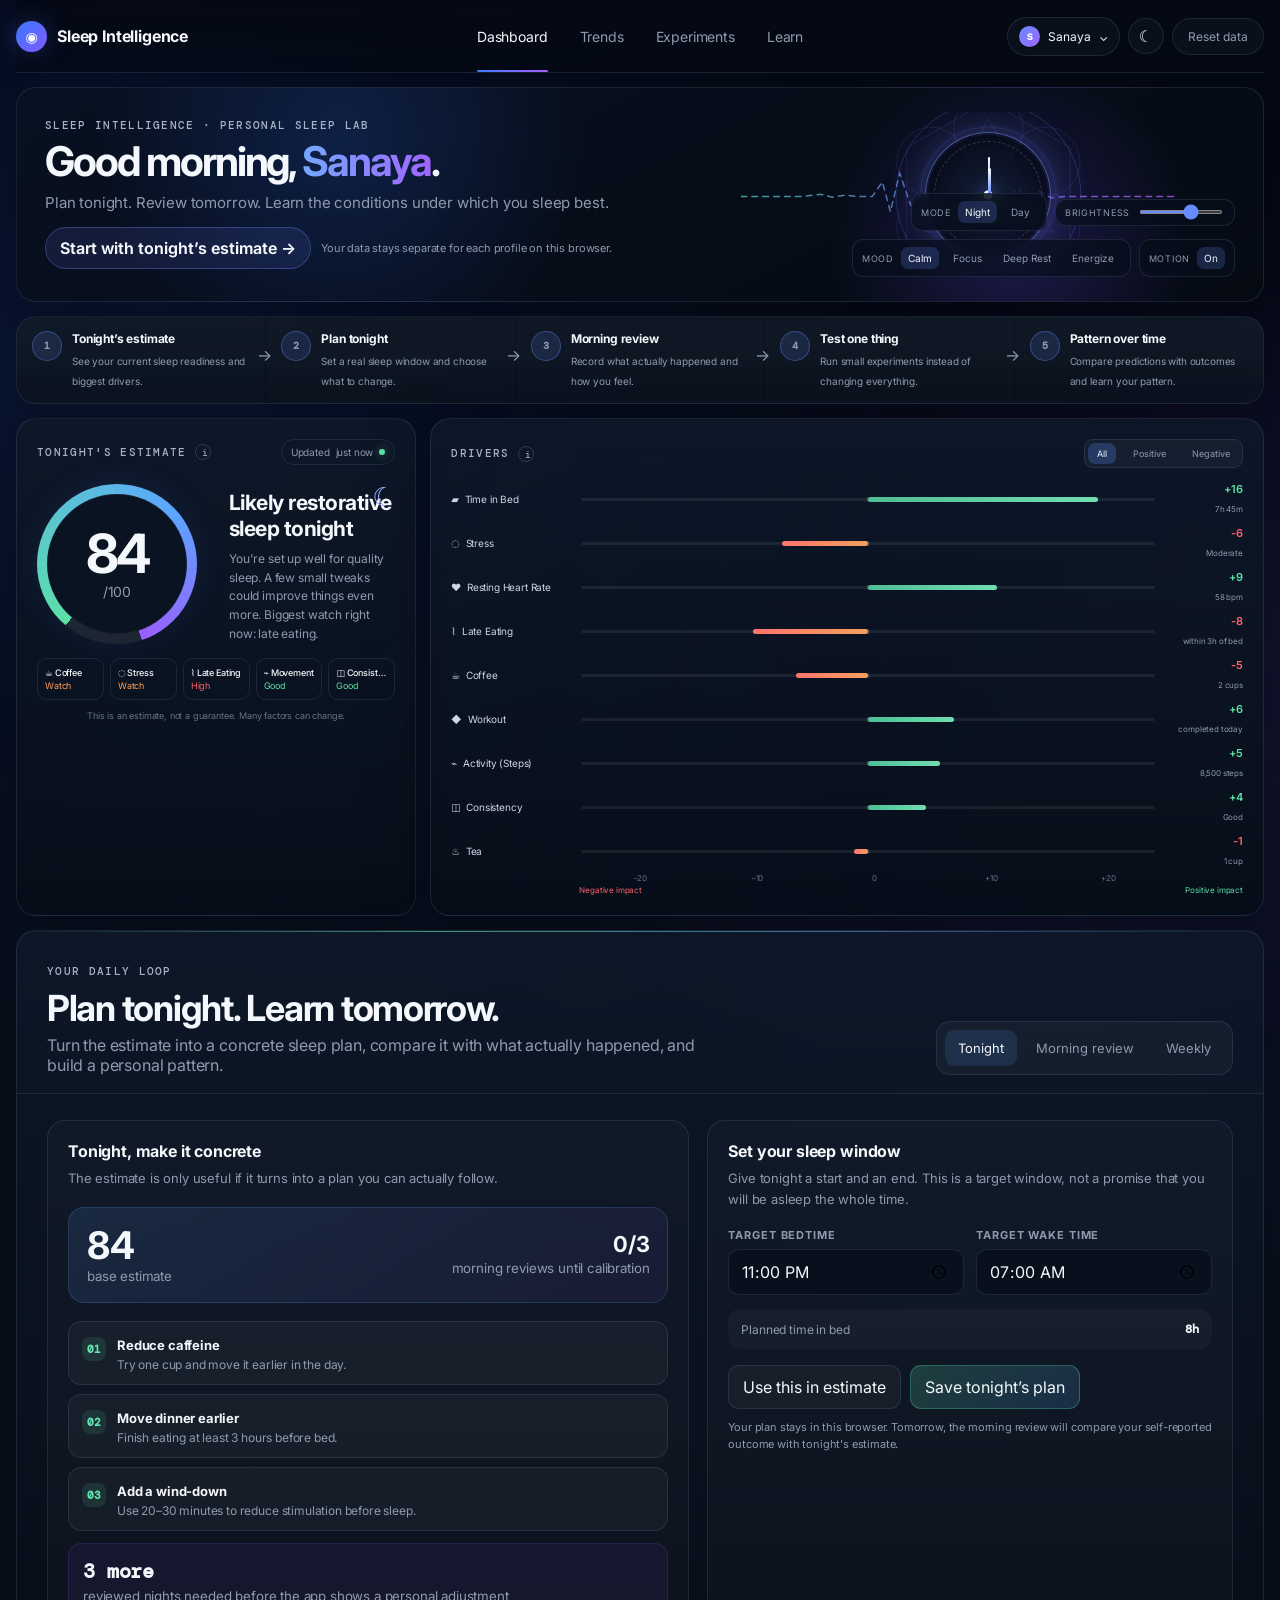
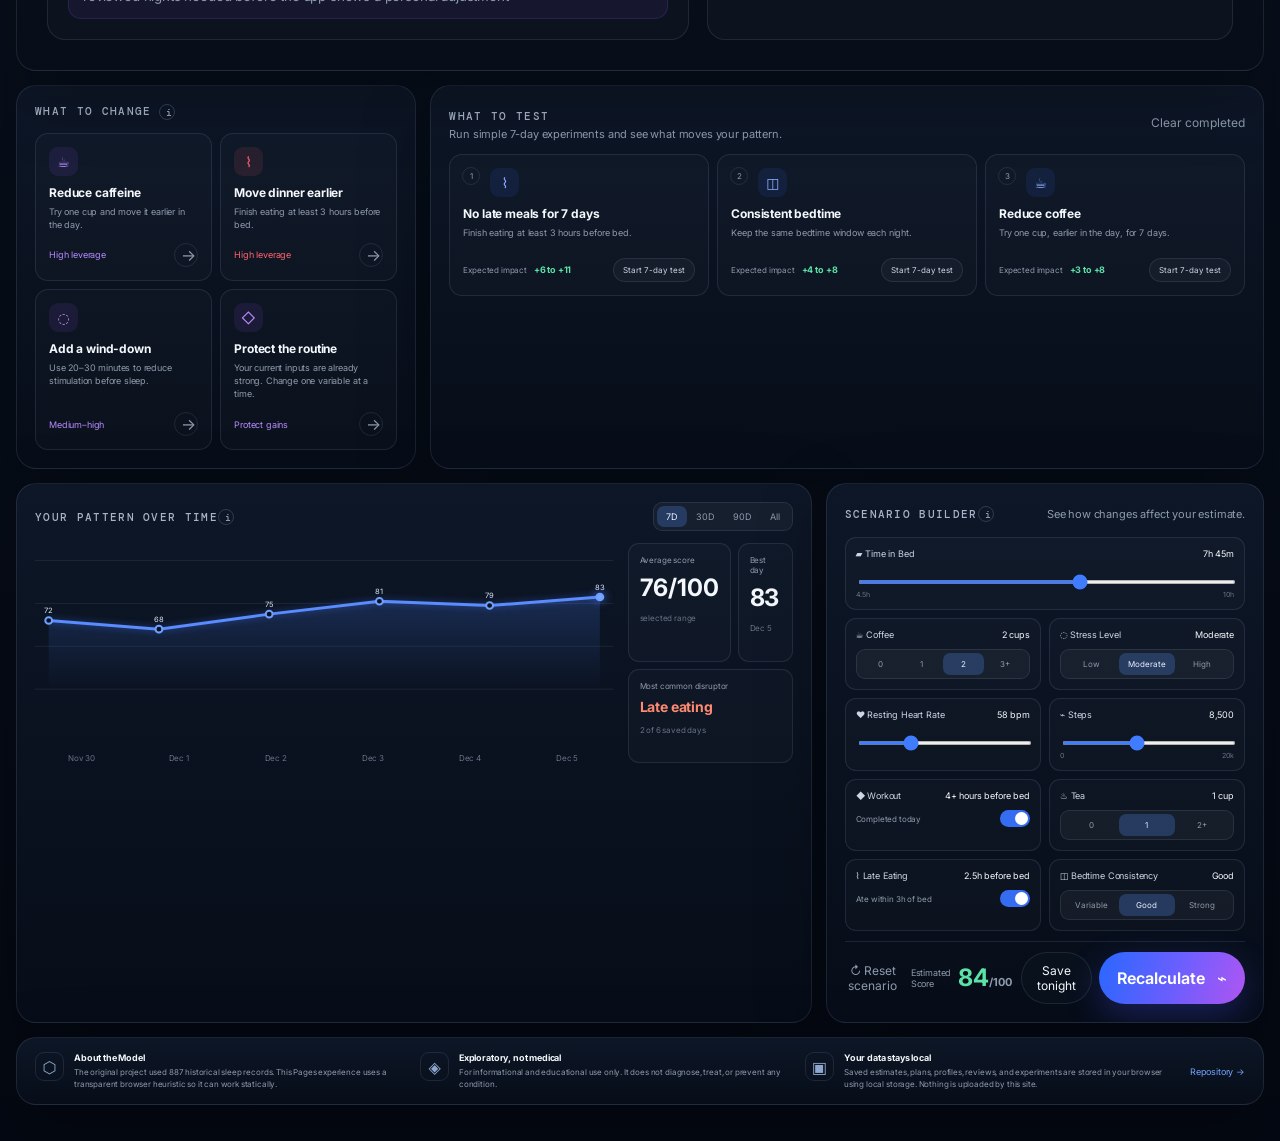
==== commit 15f045da: "Keep docs Pages build aligned with personalized dashboard" ====
--- a/docs/index.html
+++ b/docs/index.html
@@ -4,7 +4,7 @@
   <meta charset="utf-8" />
   <meta name="viewport" content="width=device-width, initial-scale=1" />
   <meta name="theme-color" content="#050914" />
-  <meta name="description" content="Sleep Intelligence — explore the signals shaping tonight's sleep, test changes, and build a personal pattern over time." />
+  <meta name="description" content="Sleep Intelligence — plan tonight, review tomorrow, and learn the conditions under which you sleep best." />
   <title>Sleep Intelligence</title>
   <link rel="preconnect" href="https://fonts.googleapis.com">
   <link rel="preconnect" href="https://fonts.gstatic.com" crossorigin>
@@ -34,205 +34,49 @@
 
   <main id="dashboard" class="dashboard-shell">
     <section class="hero-panel panel">
-      <div class="hero-copy">
-        <span class="eyebrow">SLEEP INTELLIGENCE</span>
-        <h1>Your sleep is a system,<br><span>not a score.</span></h1>
-        <p>Understand what is shaping your sleep before you go to bed — then test what actually changes your pattern.</p>
-        <button class="primary-button" id="jump-to-builder" type="button">Get your estimate <span>→</span></button>
-      </div>
-      <div class="trust-row">
-        <span>⌂ Local-first</span>
-        <span>•</span>
-        <span>No wearable required</span>
-        <span>•</span>
-        <span>Evidence-informed</span>
-      </div>
+      <div class="hero-copy"><span class="eyebrow">SLEEP INTELLIGENCE</span><h1>Your sleep is a system,<br><span>not a score.</span></h1><p>Understand what is shaping your sleep before you go to bed — then test what actually changes your pattern.</p><button class="primary-button" id="jump-to-builder" type="button">Get your estimate <span>→</span></button></div>
+      <div class="trust-row"><span>⌂ Local-first</span><span>•</span><span>No wearable required</span><span>•</span><span>Evidence-informed</span></div>
     </section>
 
     <section class="estimate-panel panel" aria-live="polite">
-      <div class="panel-heading">
-        <div>
-          <span class="panel-title">TONIGHT'S ESTIMATE</span>
-          <button class="info-dot" type="button" data-tooltip="A browser-based directional estimate. It is not the trained Python model and it is not a medical prediction." aria-label="About tonight's estimate">i</button>
-        </div>
-        <span class="status-pill">Updated <span id="updated-time">now</span> <i></i></span>
-      </div>
-      <div class="estimate-content">
-        <div class="score-ring" id="score-ring">
-          <div class="score-inner">
-            <strong id="score">84</strong>
-            <span>/100</span>
-          </div>
-        </div>
-        <div class="estimate-summary">
-          <div class="moon-mark" aria-hidden="true">☾</div>
-          <h2 id="score-label">Likely restorative sleep tonight</h2>
-          <p id="score-copy">You're set up well for quality sleep. A few small tweaks could improve things even more.</p>
-        </div>
-      </div>
-      <div class="signal-badges" id="signal-badges"></div>
-      <p class="microcopy">This is an estimate, not a guarantee. Many factors can change.</p>
+      <div class="panel-heading"><div><span class="panel-title">TONIGHT'S ESTIMATE</span><button class="info-dot" type="button" data-tooltip="A browser-based directional estimate. It is not the trained Python model and it is not a medical prediction." aria-label="About tonight's estimate">i</button></div><span class="status-pill">Updated <span id="updated-time">now</span> <i></i></span></div>
+      <div class="estimate-content"><div class="score-ring" id="score-ring"><div class="score-inner"><strong id="score">84</strong><span>/100</span></div></div><div class="estimate-summary"><div class="moon-mark" aria-hidden="true">☾</div><h2 id="score-label">Likely restorative sleep tonight</h2><p id="score-copy">You're set up well for quality sleep. A few small tweaks could improve things even more.</p></div></div>
+      <div class="signal-badges" id="signal-badges"></div><p class="microcopy">This is an estimate, not a guarantee. Many factors can change.</p>
     </section>
 
     <section class="drivers-panel panel">
-      <div class="panel-heading">
-        <div>
-          <span class="panel-title">DRIVERS</span>
-          <button class="info-dot" type="button" data-tooltip="Drivers show how each input moves this browser estimate relative to its neutral baseline. They do not prove causation." aria-label="About drivers">i</button>
-        </div>
-        <div class="segmented mini" id="driver-filter" role="group" aria-label="Driver filter">
-          <button class="selected" type="button" data-filter="all">All</button>
-          <button type="button" data-filter="positive">Positive</button>
-          <button type="button" data-filter="negative">Negative</button>
-        </div>
-      </div>
-      <div class="driver-list" id="driver-list"></div>
-      <div class="driver-axis"><span>−20</span><span>−10</span><span>0</span><span>+10</span><span>+20</span></div>
-      <div class="impact-legend"><span class="negative-text">Negative impact</span><span class="positive-text">Positive impact</span></div>
+      <div class="panel-heading"><div><span class="panel-title">DRIVERS</span><button class="info-dot" type="button" data-tooltip="Drivers show how each input moves this browser estimate relative to its neutral baseline. They do not prove causation." aria-label="About drivers">i</button></div><div class="segmented mini" id="driver-filter" role="group" aria-label="Driver filter"><button class="selected" type="button" data-filter="all">All</button><button type="button" data-filter="positive">Positive</button><button type="button" data-filter="negative">Negative</button></div></div>
+      <div class="driver-list" id="driver-list"></div><div class="driver-axis"><span>−20</span><span>−10</span><span>0</span><span>+10</span><span>+20</span></div><div class="impact-legend"><span class="negative-text">Negative impact</span><span class="positive-text">Positive impact</span></div>
     </section>
 
-    <section class="change-panel panel">
-      <div class="section-label-row">
-        <div>
-          <span class="panel-title">WHAT TO CHANGE</span>
-          <button class="info-dot" type="button" data-tooltip="Suggestions are generated from the inputs currently pulling your estimate down." aria-label="About recommendations">i</button>
-        </div>
-      </div>
-      <div class="recommendation-grid" id="recommendation-grid"></div>
+    <section class="change-panel panel"><div class="section-label-row"><div><span class="panel-title">WHAT TO CHANGE</span><button class="info-dot" type="button" data-tooltip="Suggestions are generated from the inputs currently pulling your estimate down." aria-label="About recommendations">i</button></div></div><div class="recommendation-grid" id="recommendation-grid"></div></section>
+
+    <section id="experiments" class="test-panel panel"><div class="section-label-row split"><div><span class="panel-title">WHAT TO TEST</span><p>Run simple 7-day experiments and see what moves your pattern.</p></div><button class="text-button" id="clear-experiments" type="button">Clear completed</button></div><div class="experiment-grid" id="experiment-grid"></div></section>
+
+    <section id="patterns" class="pattern-panel panel"><div class="section-label-row split"><div><span class="panel-title">YOUR PATTERN OVER TIME</span><button class="info-dot" type="button" data-tooltip="Saved estimates live only in this browser's local storage unless you clear them." aria-label="About history">i</button></div><div class="segmented mini" id="range-filter" role="group" aria-label="History range"><button class="selected" type="button" data-range="7">7D</button><button type="button" data-range="30">30D</button><button type="button" data-range="90">90D</button><button type="button" data-range="all">All</button></div></div><div class="trend-layout"><div class="chart-wrap"><svg id="trend-chart" viewBox="0 0 760 260" preserveAspectRatio="none" role="img" aria-label="Sleep estimate trend"></svg><div class="chart-labels" id="chart-labels"></div></div><div class="metric-stack"><div class="metric-card"><span>Average score</span><strong id="average-score">—</strong><small>selected range</small></div><div class="metric-card"><span>Best day</span><strong id="best-score">—</strong><small id="best-day">—</small></div><div class="metric-card disruptor"><span>Most common disruptor</span><strong id="common-disruptor">—</strong><small id="disruptor-count">—</small></div></div></div></section>
+
+    <section class="builder-panel panel" id="builder">
+      <div class="section-label-row split"><div><span class="panel-title">SCENARIO BUILDER</span><button class="info-dot" type="button" data-tooltip="Change the inputs, recalculate, then save tonight to build your history." aria-label="About scenario builder">i</button></div><p>See how changes affect your estimate.</p></div>
+      <form id="sleep-form" class="builder-grid">
+        <div class="control-card wide"><div class="control-label"><span>▰ Time in Bed</span><output id="duration-value">7h 45m</output></div><input id="duration" type="range" min="4.5" max="10" step="0.25" value="7.75" /><div class="range-labels"><span>4.5h</span><span>10h</span></div></div>
+        <div class="control-card"><div class="control-label"><span>☕ Coffee</span><output id="coffee-value">2 cups</output></div><div class="segmented control-segment" data-control="coffee"><button type="button" data-value="0">0</button><button type="button" data-value="1">1</button><button class="selected" type="button" data-value="2">2</button><button type="button" data-value="3">3+</button></div></div>
+        <div class="control-card"><div class="control-label"><span>◌ Stress Level</span><output id="stress-value">Moderate</output></div><div class="segmented control-segment" data-control="stress"><button type="button" data-value="low">Low</button><button class="selected" type="button" data-value="moderate">Moderate</button><button type="button" data-value="high">High</button></div></div>
+        <div class="control-card"><div class="control-label"><span>♥ Resting Heart Rate</span><output id="hr-value">58 bpm</output></div><input id="heart-rate" type="range" min="45" max="90" step="1" value="58" /></div>
+        <div class="control-card"><div class="control-label"><span>⌁ Steps</span><output id="steps-value">8,500</output></div><input id="steps" type="range" min="0" max="20000" step="500" value="8500" /><div class="range-labels"><span>0</span><span>20k</span></div></div>
+        <div class="control-card"><div class="control-label"><span>◆ Workout</span><output id="workout-value">4+ hours before bed</output></div><label class="switch-row"><span>Completed today</span><input id="workout" type="checkbox" checked><i></i></label></div>
+        <div class="control-card"><div class="control-label"><span>♨ Tea</span><output id="tea-value">1 cup</output></div><div class="segmented control-segment" data-control="tea"><button type="button" data-value="0">0</button><button class="selected" type="button" data-value="1">1</button><button type="button" data-value="2">2+</button></div></div>
+        <div class="control-card"><div class="control-label"><span>⌇ Late Eating</span><output id="late-value">2.5h before bed</output></div><label class="switch-row"><span>Ate within 3h of bed</span><input id="late-eating" type="checkbox" checked><i></i></label></div>
+        <div class="control-card"><div class="control-label"><span>◫ Bedtime Consistency</span><output id="consistency-value">Good</output></div><div class="segmented control-segment" data-control="consistency"><button type="button" data-value="variable">Variable</button><button class="selected" type="button" data-value="good">Good</button><button type="button" data-value="strong">Strong</button></div></div>
+      </form>
+      <div class="builder-footer"><button class="text-button" id="reset-scenario" type="button">↻ Reset scenario</button><div class="builder-score">Estimated Score <strong><span id="footer-score">84</span><small>/100</small></strong></div><div class="builder-actions"><button class="secondary-button" id="save-tonight" type="button">Save tonight</button><button class="primary-button compact-button" id="recalculate" type="button">Recalculate <span>⌁</span></button></div></div>
     </section>
 
-    <section id="experiments" class="test-panel panel">
-      <div class="section-label-row split">
-        <div>
-          <span class="panel-title">WHAT TO TEST</span>
-          <p>Run simple 7-day experiments and see what moves your pattern.</p>
-        </div>
-        <button class="text-button" id="clear-experiments" type="button">Clear completed</button>
-      </div>
-      <div class="experiment-grid" id="experiment-grid"></div>
-    </section>
-
-    <section id="patterns" class="pattern-panel panel">
-      <div class="section-label-row split">
-        <div>
-          <span class="panel-title">YOUR PATTERN OVER TIME</span>
-          <button class="info-dot" type="button" data-tooltip="Saved estimates live only in this browser's local storage unless you clear them." aria-label="About history">i</button>
-        </div>
-        <div class="segmented mini" id="range-filter" role="group" aria-label="History range">
-          <button class="selected" type="button" data-range="7">7D</button>
-          <button type="button" data-range="30">30D</button>
-          <button type="button" data-range="90">90D</button>
-          <button type="button" data-range="all">All</button>
-        </div>
-      </div>
-      <div class="trend-layout">
-        <div class="chart-wrap">
-          <svg id="trend-chart" viewBox="0 0 760 260" preserveAspectRatio="none" role="img" aria-label="Sleep estimate trend"></svg>
-          <div class="chart-labels" id="chart-labels"></div>
-        </div>
-        <div class="metric-stack">
-          <div class="metric-card"><span>Average score</span><strong id="average-score">—</strong><small>selected range</small></div>
-          <div class="metric-card"><span>Best day</span><strong id="best-score">—</strong><small id="best-day">—</small></div>
-          <div class="metric-card disruptor"><span>Most common disruptor</span><strong id="common-disruptor">—</strong><small id="disruptor-count">—</small></div>
-        </div>
-      </div>
-    </section>
-
-    <section class="builder-panel panel" id="builder">
-      <div class="section-label-row split">
-        <div>
-          <span class="panel-title">SCENARIO BUILDER</span>
-          <button class="info-dot" type="button" data-tooltip="Change the inputs, recalculate, then save tonight to build your history." aria-label="About scenario builder">i</button>
-        </div>
-        <p>See how changes affect your estimate.</p>
-      </div>
-
-      <form id="sleep-form" class="builder-grid">
-        <div class="control-card wide">
-          <div class="control-label"><span>▰ Time in Bed</span><output id="duration-value">7h 45m</output></div>
-          <input id="duration" type="range" min="4.5" max="10" step="0.25" value="7.75" />
-          <div class="range-labels"><span>4.5h</span><span>10h</span></div>
-        </div>
-
-        <div class="control-card">
-          <div class="control-label"><span>☕ Coffee</span><output id="coffee-value">2 cups</output></div>
-          <div class="segmented control-segment" data-control="coffee">
-            <button type="button" data-value="0">0</button><button type="button" data-value="1">1</button><button class="selected" type="button" data-value="2">2</button><button type="button" data-value="3">3+</button>
-          </div>
-        </div>
-
-        <div class="control-card">
-          <div class="control-label"><span>◌ Stress Level</span><output id="stress-value">Moderate</output></div>
-          <div class="segmented control-segment" data-control="stress">
-            <button type="button" data-value="low">Low</button><button class="selected" type="button" data-value="moderate">Moderate</button><button type="button" data-value="high">High</button>
-          </div>
-        </div>
-
-        <div class="control-card">
-          <div class="control-label"><span>♥ Resting Heart Rate</span><output id="hr-value">58 bpm</output></div>
-          <input id="heart-rate" type="range" min="45" max="90" step="1" value="58" />
-        </div>
-
-        <div class="control-card">
-          <div class="control-label"><span>⌁ Steps</span><output id="steps-value">8,500</output></div>
-          <input id="steps" type="range" min="0" max="20000" step="500" value="8500" />
-          <div class="range-labels"><span>0</span><span>20k</span></div>
-        </div>
-
-        <div class="control-card">
-          <div class="control-label"><span>◆ Workout</span><output id="workout-value">4+ hours before bed</output></div>
-          <label class="switch-row"><span>Completed today</span><input id="workout" type="checkbox" checked><i></i></label>
-        </div>
-
-        <div class="control-card">
-          <div class="control-label"><span>♨ Tea</span><output id="tea-value">1 cup</output></div>
-          <div class="segmented control-segment" data-control="tea">
-            <button type="button" data-value="0">0</button><button class="selected" type="button" data-value="1">1</button><button type="button" data-value="2">2+</button>
-          </div>
-        </div>
-
-        <div class="control-card">
-          <div class="control-label"><span>⌇ Late Eating</span><output id="late-value">2.5h before bed</output></div>
-          <label class="switch-row"><span>Ate within 3h of bed</span><input id="late-eating" type="checkbox" checked><i></i></label>
-        </div>
-
-        <div class="control-card">
-          <div class="control-label"><span>◫ Bedtime Consistency</span><output id="consistency-value">Good</output></div>
-          <div class="segmented control-segment" data-control="consistency">
-            <button type="button" data-value="variable">Variable</button><button class="selected" type="button" data-value="good">Good</button><button type="button" data-value="strong">Strong</button>
-          </div>
-        </div>
-      </form>
-
-      <div class="builder-footer">
-        <button class="text-button" id="reset-scenario" type="button">↻ Reset scenario</button>
-        <div class="builder-score">Estimated Score <strong><span id="footer-score">84</span><small>/100</small></strong></div>
-        <div class="builder-actions">
-          <button class="secondary-button" id="save-tonight" type="button">Save tonight</button>
-          <button class="primary-button compact-button" id="recalculate" type="button">Recalculate <span>⌁</span></button>
-        </div>
-      </div>
-    </section>
-
-    <section id="about" class="about-strip panel">
-      <article>
-        <span class="about-icon">⬡</span>
-        <div><strong>About the Model</strong><p>The original project used 887 historical sleep records. This Pages experience uses a transparent browser heuristic so it can work statically.</p></div>
-      </article>
-      <article>
-        <span class="about-icon">◈</span>
-        <div><strong>Exploratory, not medical</strong><p>For informational and educational use only. It does not diagnose, treat, or prevent any condition.</p></div>
-      </article>
-      <article>
-        <span class="about-icon">▣</span>
-        <div><strong>Your data stays local</strong><p>Saved estimates and experiments are stored in your browser using local storage. Nothing is uploaded by this site.</p></div>
-      </article>
-      <a class="learn-link" href="https://github.com/Iamlegend-Imani/SleepPredictor" target="_blank" rel="noreferrer">Repository →</a>
-    </section>
+    <section id="about" class="about-strip panel"><article><span class="about-icon">⬡</span><div><strong>About the Model</strong><p>The original project used 887 historical sleep records. This Pages experience uses a transparent browser heuristic so it can work statically.</p></div></article><article><span class="about-icon">◈</span><div><strong>Exploratory, not medical</strong><p>For informational and educational use only. It does not diagnose, treat, or prevent any condition.</p></div></article><article><span class="about-icon">▣</span><div><strong>Your data stays local</strong><p>Saved estimates, plans, profiles, reviews, and experiments are stored in your browser using local storage. Nothing is uploaded by this site.</p></div></article><a class="learn-link" href="https://github.com/Iamlegend-Imani/SleepPredictor" target="_blank" rel="noreferrer">Repository →</a></section>
   </main>
 
   <div class="toast" id="toast" role="status" aria-live="polite"></div>
   <script src="app.js"></script>
   <script src="practical.js"></script>
+  <script src="experience.js"></script>
 </body>
 </html>
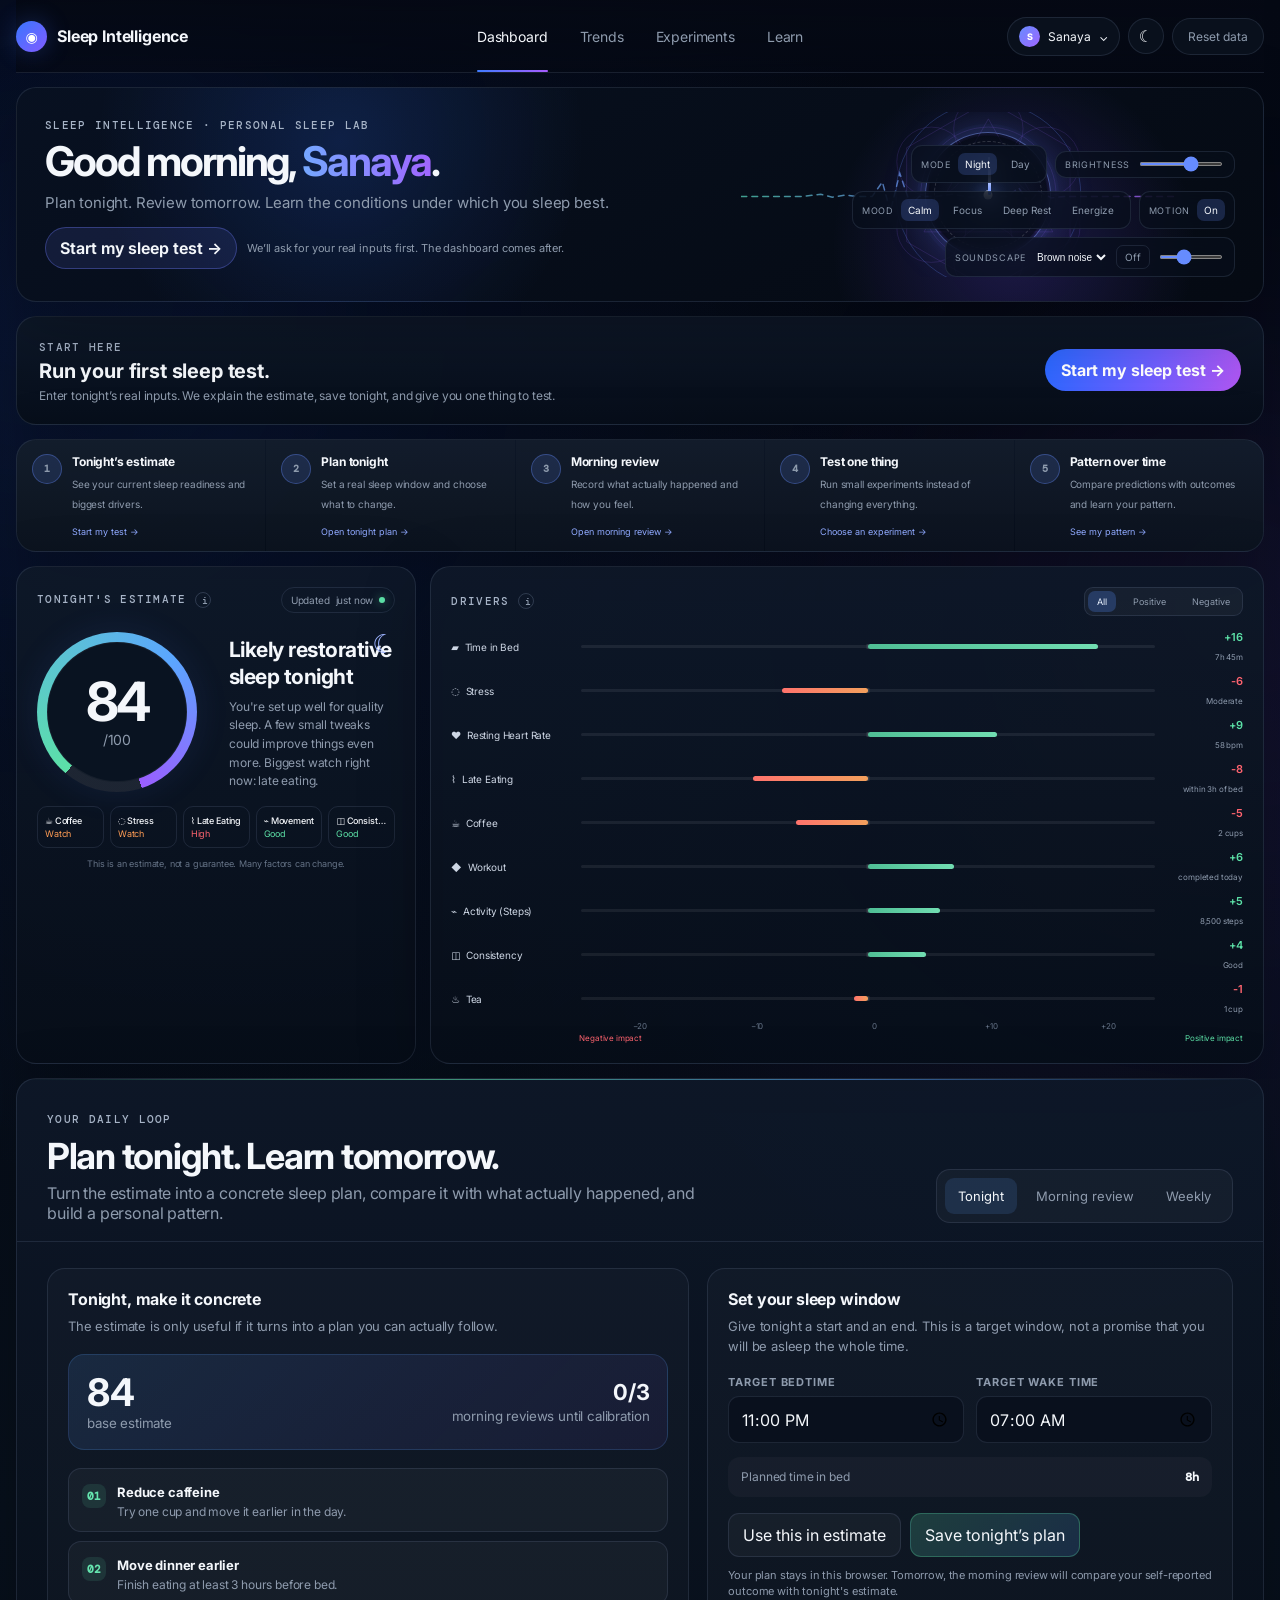
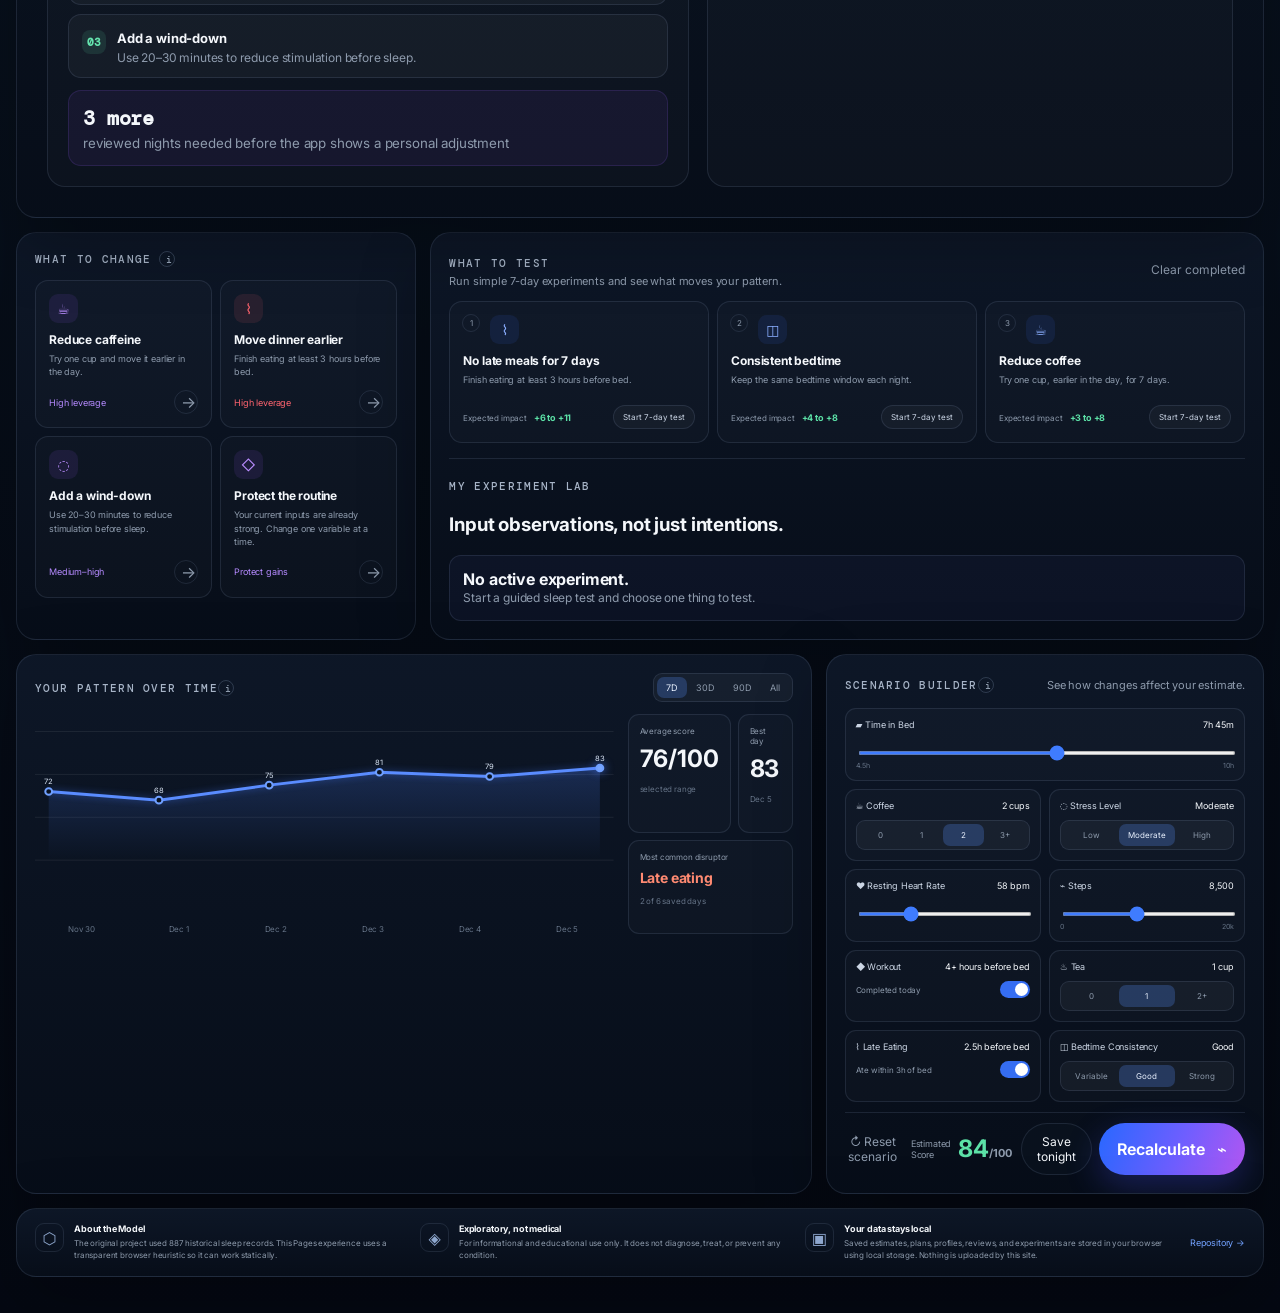
==== commit 5fd85940: "Load guided test and soundscapes in docs site" ====
--- a/docs/index.html
+++ b/docs/index.html
@@ -78,5 +78,7 @@
   <script src="app.js"></script>
   <script src="practical.js"></script>
   <script src="experience.js"></script>
+  <script src="guide.js"></script>
+  <script src="soundscape.js"></script>
 </body>
 </html>
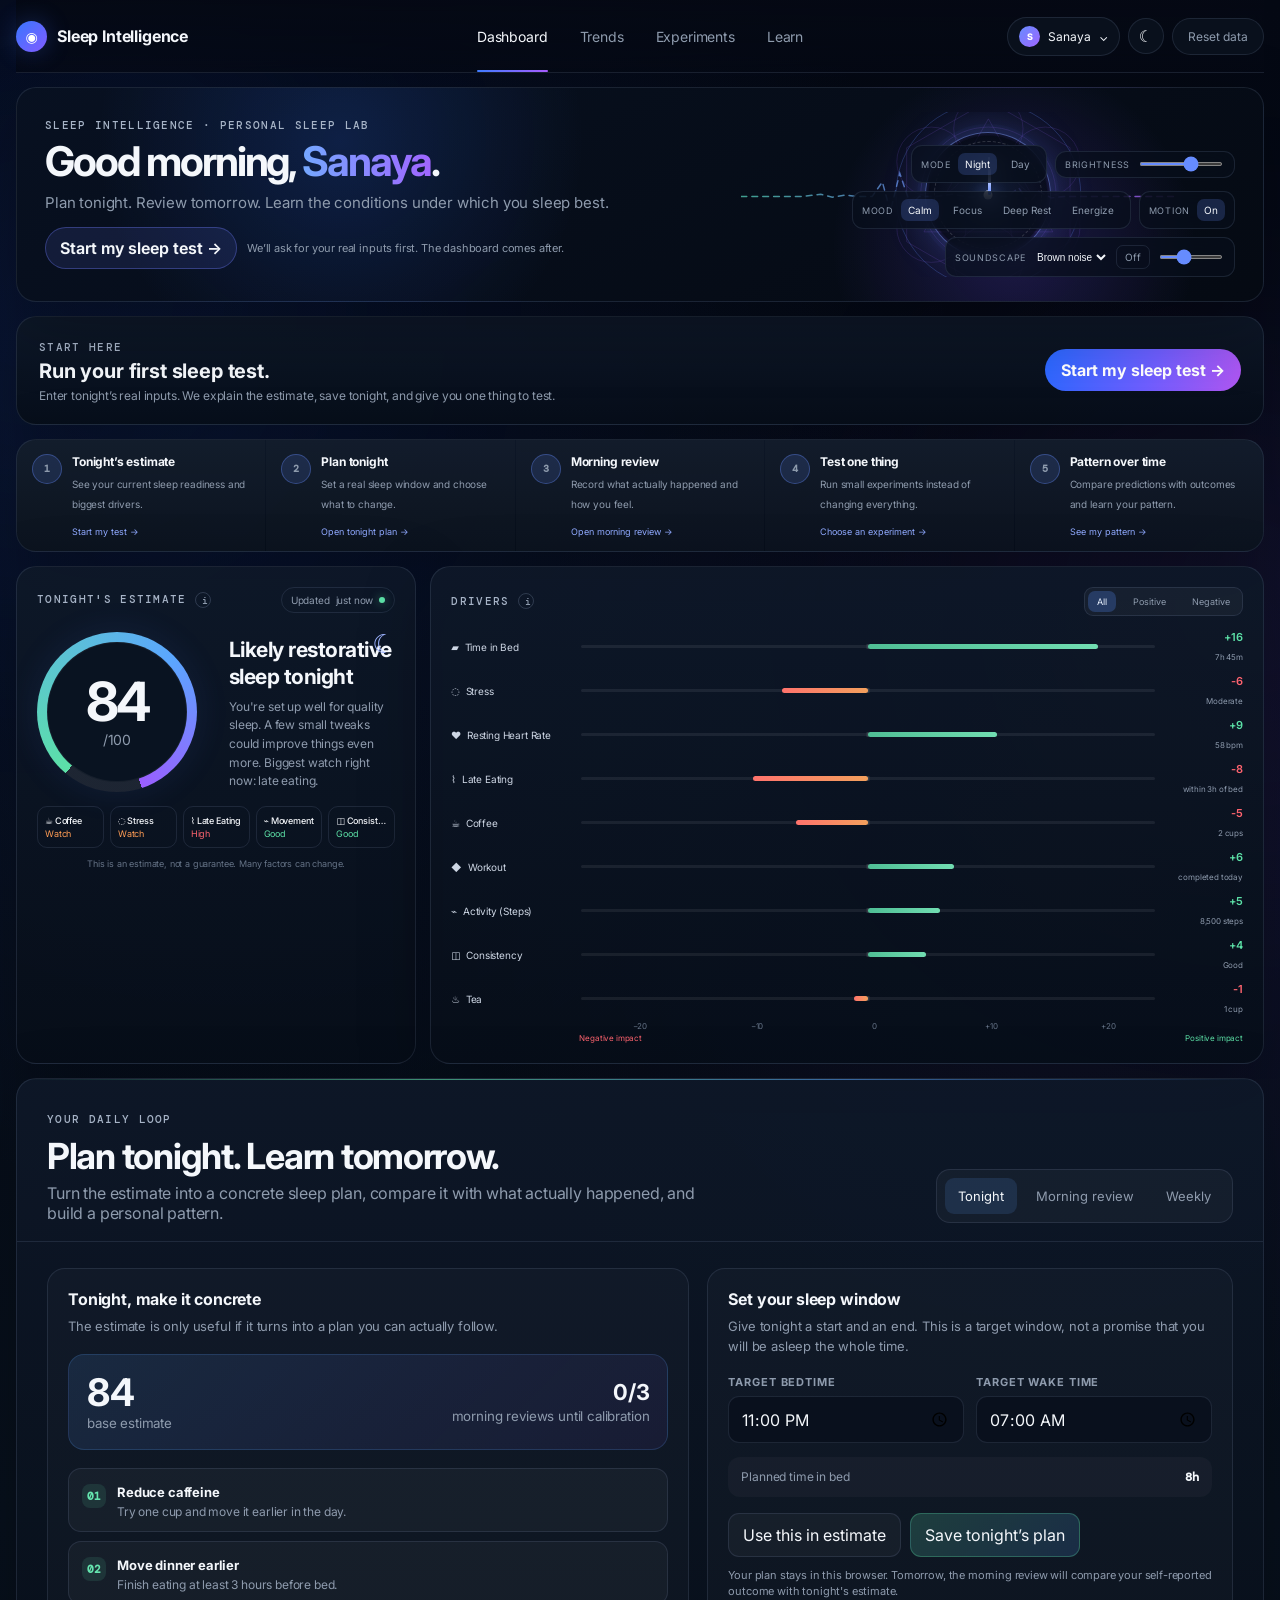
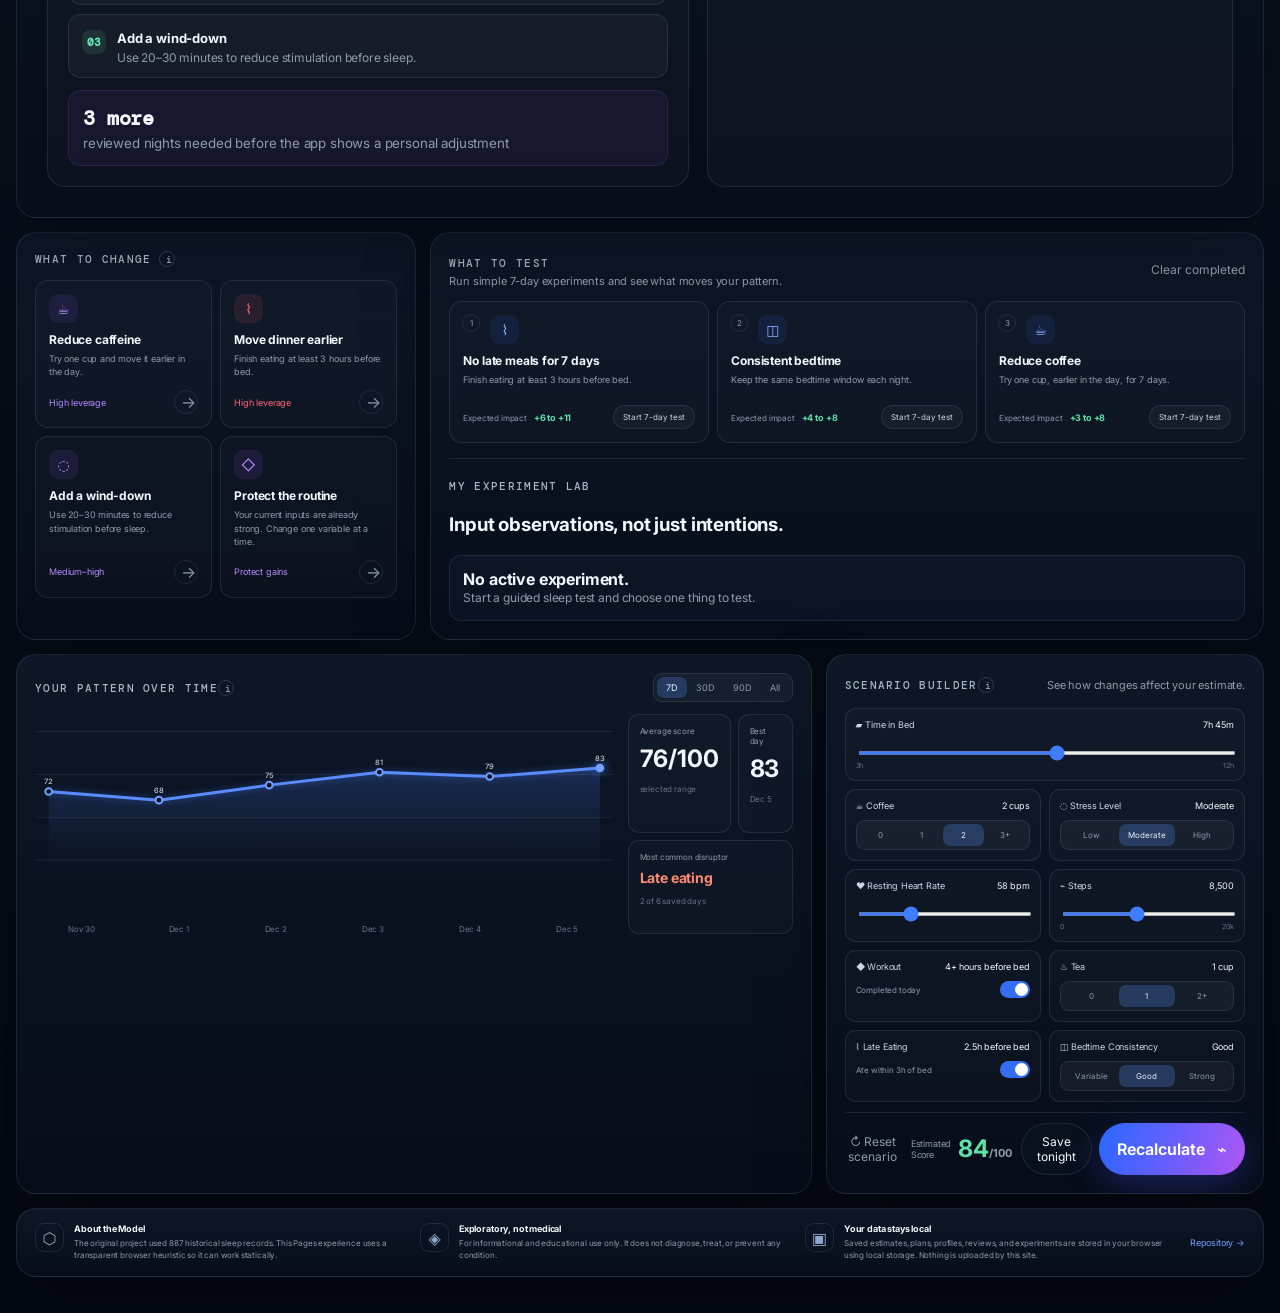
==== commit b2b916cb: "Version Pages assets to prevent stale browser cache" ====
--- a/docs/index.html
+++ b/docs/index.html
@@ -3,51 +3,33 @@
 <head>
   <meta charset="utf-8" />
   <meta name="viewport" content="width=device-width, initial-scale=1" />
+  <meta http-equiv="Cache-Control" content="no-cache, no-store, must-revalidate" />
+  <meta http-equiv="Pragma" content="no-cache" />
+  <meta http-equiv="Expires" content="0" />
   <meta name="theme-color" content="#050914" />
   <meta name="description" content="Sleep Intelligence — plan tonight, review tomorrow, and learn the conditions under which you sleep best." />
   <title>Sleep Intelligence</title>
   <link rel="preconnect" href="https://fonts.googleapis.com">
   <link rel="preconnect" href="https://fonts.gstatic.com" crossorigin>
   <link href="https://fonts.googleapis.com/css2?family=DM+Mono:wght@400;500&family=Inter:wght@400;500;600;700&display=swap" rel="stylesheet">
-  <link rel="stylesheet" href="styles.css" />
+  <link rel="stylesheet" href="styles.css?v=20260825-0331" />
 </head>
 <body>
   <div class="ambient ambient-a"></div>
   <div class="ambient ambient-b"></div>
 
   <header class="topbar">
-    <a class="brand" href="#dashboard" aria-label="Sleep Intelligence home">
-      <span class="brand-mark" aria-hidden="true">◉</span>
-      <span>Sleep Intelligence</span>
-    </a>
-    <nav class="nav-tabs" aria-label="Primary navigation">
-      <a class="active" href="#dashboard">Dashboard</a>
-      <a href="#patterns">Trends</a>
-      <a href="#experiments">Experiments</a>
-      <a href="#about">Learn</a>
-    </nav>
-    <div class="top-actions">
-      <button class="icon-button" id="theme-toggle" type="button" aria-label="Toggle theme" title="Toggle theme">☾</button>
-      <button class="ghost-button" id="reset-data" type="button">Reset data</button>
-    </div>
+    <a class="brand" href="#dashboard" aria-label="Sleep Intelligence home"><span class="brand-mark" aria-hidden="true">◉</span><span>Sleep Intelligence</span></a>
+    <nav class="nav-tabs" aria-label="Primary navigation"><a class="active" href="#dashboard">Dashboard</a><a href="#patterns">Trends</a><a href="#experiments">Experiments</a><a href="#about">Learn</a></nav>
+    <div class="top-actions"><button class="icon-button" id="theme-toggle" type="button" aria-label="Toggle theme" title="Toggle theme">☾</button><button class="ghost-button" id="reset-data" type="button">Reset data</button></div>
   </header>
 
   <main id="dashboard" class="dashboard-shell">
-    <section class="hero-panel panel">
-      <div class="hero-copy"><span class="eyebrow">SLEEP INTELLIGENCE</span><h1>Your sleep is a system,<br><span>not a score.</span></h1><p>Understand what is shaping your sleep before you go to bed — then test what actually changes your pattern.</p><button class="primary-button" id="jump-to-builder" type="button">Get your estimate <span>→</span></button></div>
-      <div class="trust-row"><span>⌂ Local-first</span><span>•</span><span>No wearable required</span><span>•</span><span>Evidence-informed</span></div>
-    </section>
+    <section class="hero-panel panel"><div class="hero-copy"><span class="eyebrow">SLEEP INTELLIGENCE</span><h1>Your sleep is a system,<br><span>not a score.</span></h1><p>Understand what is shaping your sleep before you go to bed — then test what actually changes your pattern.</p><button class="primary-button" id="jump-to-builder" type="button">Get your estimate <span>→</span></button></div><div class="trust-row"><span>⌂ Local-first</span><span>•</span><span>No wearable required</span><span>•</span><span>Evidence-informed</span></div></section>
 
-    <section class="estimate-panel panel" aria-live="polite">
-      <div class="panel-heading"><div><span class="panel-title">TONIGHT'S ESTIMATE</span><button class="info-dot" type="button" data-tooltip="A browser-based directional estimate. It is not the trained Python model and it is not a medical prediction." aria-label="About tonight's estimate">i</button></div><span class="status-pill">Updated <span id="updated-time">now</span> <i></i></span></div>
-      <div class="estimate-content"><div class="score-ring" id="score-ring"><div class="score-inner"><strong id="score">84</strong><span>/100</span></div></div><div class="estimate-summary"><div class="moon-mark" aria-hidden="true">☾</div><h2 id="score-label">Likely restorative sleep tonight</h2><p id="score-copy">You're set up well for quality sleep. A few small tweaks could improve things even more.</p></div></div>
-      <div class="signal-badges" id="signal-badges"></div><p class="microcopy">This is an estimate, not a guarantee. Many factors can change.</p>
-    </section>
+    <section class="estimate-panel panel" aria-live="polite"><div class="panel-heading"><div><span class="panel-title">TONIGHT'S ESTIMATE</span><button class="info-dot" type="button" data-tooltip="A browser-based directional estimate. It is not the trained Python model and it is not a medical prediction." aria-label="About tonight's estimate">i</button></div><span class="status-pill">Updated <span id="updated-time">now</span> <i></i></span></div><div class="estimate-content"><div class="score-ring" id="score-ring"><div class="score-inner"><strong id="score">84</strong><span>/100</span></div></div><div class="estimate-summary"><div class="moon-mark" aria-hidden="true">☾</div><h2 id="score-label">Likely restorative sleep tonight</h2><p id="score-copy">You're set up well for quality sleep. A few small tweaks could improve things even more.</p></div></div><div class="signal-badges" id="signal-badges"></div><p class="microcopy">This is an estimate, not a guarantee. Many factors can change.</p></section>
 
-    <section class="drivers-panel panel">
-      <div class="panel-heading"><div><span class="panel-title">DRIVERS</span><button class="info-dot" type="button" data-tooltip="Drivers show how each input moves this browser estimate relative to its neutral baseline. They do not prove causation." aria-label="About drivers">i</button></div><div class="segmented mini" id="driver-filter" role="group" aria-label="Driver filter"><button class="selected" type="button" data-filter="all">All</button><button type="button" data-filter="positive">Positive</button><button type="button" data-filter="negative">Negative</button></div></div>
-      <div class="driver-list" id="driver-list"></div><div class="driver-axis"><span>−20</span><span>−10</span><span>0</span><span>+10</span><span>+20</span></div><div class="impact-legend"><span class="negative-text">Negative impact</span><span class="positive-text">Positive impact</span></div>
-    </section>
+    <section class="drivers-panel panel"><div class="panel-heading"><div><span class="panel-title">DRIVERS</span><button class="info-dot" type="button" data-tooltip="Drivers show how each input moves this browser estimate relative to its neutral baseline. They do not prove causation." aria-label="About drivers">i</button></div><div class="segmented mini" id="driver-filter" role="group" aria-label="Driver filter"><button class="selected" type="button" data-filter="all">All</button><button type="button" data-filter="positive">Positive</button><button type="button" data-filter="negative">Negative</button></div></div><div class="driver-list" id="driver-list"></div><div class="driver-axis"><span>−20</span><span>−10</span><span>0</span><span>+10</span><span>+20</span></div><div class="impact-legend"><span class="negative-text">Negative impact</span><span class="positive-text">Positive impact</span></div></section>
 
     <section class="change-panel panel"><div class="section-label-row"><div><span class="panel-title">WHAT TO CHANGE</span><button class="info-dot" type="button" data-tooltip="Suggestions are generated from the inputs currently pulling your estimate down." aria-label="About recommendations">i</button></div></div><div class="recommendation-grid" id="recommendation-grid"></div></section>
 
@@ -55,30 +37,16 @@
 
     <section id="patterns" class="pattern-panel panel"><div class="section-label-row split"><div><span class="panel-title">YOUR PATTERN OVER TIME</span><button class="info-dot" type="button" data-tooltip="Saved estimates live only in this browser's local storage unless you clear them." aria-label="About history">i</button></div><div class="segmented mini" id="range-filter" role="group" aria-label="History range"><button class="selected" type="button" data-range="7">7D</button><button type="button" data-range="30">30D</button><button type="button" data-range="90">90D</button><button type="button" data-range="all">All</button></div></div><div class="trend-layout"><div class="chart-wrap"><svg id="trend-chart" viewBox="0 0 760 260" preserveAspectRatio="none" role="img" aria-label="Sleep estimate trend"></svg><div class="chart-labels" id="chart-labels"></div></div><div class="metric-stack"><div class="metric-card"><span>Average score</span><strong id="average-score">—</strong><small>selected range</small></div><div class="metric-card"><span>Best day</span><strong id="best-score">—</strong><small id="best-day">—</small></div><div class="metric-card disruptor"><span>Most common disruptor</span><strong id="common-disruptor">—</strong><small id="disruptor-count">—</small></div></div></div></section>
 
-    <section class="builder-panel panel" id="builder">
-      <div class="section-label-row split"><div><span class="panel-title">SCENARIO BUILDER</span><button class="info-dot" type="button" data-tooltip="Change the inputs, recalculate, then save tonight to build your history." aria-label="About scenario builder">i</button></div><p>See how changes affect your estimate.</p></div>
-      <form id="sleep-form" class="builder-grid">
-        <div class="control-card wide"><div class="control-label"><span>▰ Time in Bed</span><output id="duration-value">7h 45m</output></div><input id="duration" type="range" min="4.5" max="10" step="0.25" value="7.75" /><div class="range-labels"><span>4.5h</span><span>10h</span></div></div>
-        <div class="control-card"><div class="control-label"><span>☕ Coffee</span><output id="coffee-value">2 cups</output></div><div class="segmented control-segment" data-control="coffee"><button type="button" data-value="0">0</button><button type="button" data-value="1">1</button><button class="selected" type="button" data-value="2">2</button><button type="button" data-value="3">3+</button></div></div>
-        <div class="control-card"><div class="control-label"><span>◌ Stress Level</span><output id="stress-value">Moderate</output></div><div class="segmented control-segment" data-control="stress"><button type="button" data-value="low">Low</button><button class="selected" type="button" data-value="moderate">Moderate</button><button type="button" data-value="high">High</button></div></div>
-        <div class="control-card"><div class="control-label"><span>♥ Resting Heart Rate</span><output id="hr-value">58 bpm</output></div><input id="heart-rate" type="range" min="45" max="90" step="1" value="58" /></div>
-        <div class="control-card"><div class="control-label"><span>⌁ Steps</span><output id="steps-value">8,500</output></div><input id="steps" type="range" min="0" max="20000" step="500" value="8500" /><div class="range-labels"><span>0</span><span>20k</span></div></div>
-        <div class="control-card"><div class="control-label"><span>◆ Workout</span><output id="workout-value">4+ hours before bed</output></div><label class="switch-row"><span>Completed today</span><input id="workout" type="checkbox" checked><i></i></label></div>
-        <div class="control-card"><div class="control-label"><span>♨ Tea</span><output id="tea-value">1 cup</output></div><div class="segmented control-segment" data-control="tea"><button type="button" data-value="0">0</button><button class="selected" type="button" data-value="1">1</button><button type="button" data-value="2">2+</button></div></div>
-        <div class="control-card"><div class="control-label"><span>⌇ Late Eating</span><output id="late-value">2.5h before bed</output></div><label class="switch-row"><span>Ate within 3h of bed</span><input id="late-eating" type="checkbox" checked><i></i></label></div>
-        <div class="control-card"><div class="control-label"><span>◫ Bedtime Consistency</span><output id="consistency-value">Good</output></div><div class="segmented control-segment" data-control="consistency"><button type="button" data-value="variable">Variable</button><button class="selected" type="button" data-value="good">Good</button><button type="button" data-value="strong">Strong</button></div></div>
-      </form>
-      <div class="builder-footer"><button class="text-button" id="reset-scenario" type="button">↻ Reset scenario</button><div class="builder-score">Estimated Score <strong><span id="footer-score">84</span><small>/100</small></strong></div><div class="builder-actions"><button class="secondary-button" id="save-tonight" type="button">Save tonight</button><button class="primary-button compact-button" id="recalculate" type="button">Recalculate <span>⌁</span></button></div></div>
-    </section>
+    <section class="builder-panel panel" id="builder"><div class="section-label-row split"><div><span class="panel-title">SCENARIO BUILDER</span><button class="info-dot" type="button" data-tooltip="Change the inputs, recalculate, then save tonight to build your history." aria-label="About scenario builder">i</button></div><p>See how changes affect your estimate.</p></div><form id="sleep-form" class="builder-grid"><div class="control-card wide"><div class="control-label"><span>▰ Time in Bed</span><output id="duration-value">7h 45m</output></div><input id="duration" type="range" min="3" max="12" step="0.25" value="7.75" /><div class="range-labels"><span>3h</span><span>12h</span></div></div><div class="control-card"><div class="control-label"><span>☕ Coffee</span><output id="coffee-value">2 cups</output></div><div class="segmented control-segment" data-control="coffee"><button type="button" data-value="0">0</button><button type="button" data-value="1">1</button><button class="selected" type="button" data-value="2">2</button><button type="button" data-value="3">3+</button></div></div><div class="control-card"><div class="control-label"><span>◌ Stress Level</span><output id="stress-value">Moderate</output></div><div class="segmented control-segment" data-control="stress"><button type="button" data-value="low">Low</button><button class="selected" type="button" data-value="moderate">Moderate</button><button type="button" data-value="high">High</button></div></div><div class="control-card"><div class="control-label"><span>♥ Resting Heart Rate</span><output id="hr-value">58 bpm</output></div><input id="heart-rate" type="range" min="45" max="90" step="1" value="58" /></div><div class="control-card"><div class="control-label"><span>⌁ Steps</span><output id="steps-value">8,500</output></div><input id="steps" type="range" min="0" max="20000" step="500" value="8500" /><div class="range-labels"><span>0</span><span>20k</span></div></div><div class="control-card"><div class="control-label"><span>◆ Workout</span><output id="workout-value">4+ hours before bed</output></div><label class="switch-row"><span>Completed today</span><input id="workout" type="checkbox" checked><i></i></label></div><div class="control-card"><div class="control-label"><span>♨ Tea</span><output id="tea-value">1 cup</output></div><div class="segmented control-segment" data-control="tea"><button type="button" data-value="0">0</button><button class="selected" type="button" data-value="1">1</button><button type="button" data-value="2">2+</button></div></div><div class="control-card"><div class="control-label"><span>⌇ Late Eating</span><output id="late-value">2.5h before bed</output></div><label class="switch-row"><span>Ate within 3h of bed</span><input id="late-eating" type="checkbox" checked><i></i></label></div><div class="control-card"><div class="control-label"><span>◫ Bedtime Consistency</span><output id="consistency-value">Good</output></div><div class="segmented control-segment" data-control="consistency"><button type="button" data-value="variable">Variable</button><button class="selected" type="button" data-value="good">Good</button><button type="button" data-value="strong">Strong</button></div></div></form><div class="builder-footer"><button class="text-button" id="reset-scenario" type="button">↻ Reset scenario</button><div class="builder-score">Estimated Score <strong><span id="footer-score">84</span><small>/100</small></strong></div><div class="builder-actions"><button class="secondary-button" id="save-tonight" type="button">Save tonight</button><button class="primary-button compact-button" id="recalculate" type="button">Recalculate <span>⌁</span></button></div></div></section>
 
     <section id="about" class="about-strip panel"><article><span class="about-icon">⬡</span><div><strong>About the Model</strong><p>The original project used 887 historical sleep records. This Pages experience uses a transparent browser heuristic so it can work statically.</p></div></article><article><span class="about-icon">◈</span><div><strong>Exploratory, not medical</strong><p>For informational and educational use only. It does not diagnose, treat, or prevent any condition.</p></div></article><article><span class="about-icon">▣</span><div><strong>Your data stays local</strong><p>Saved estimates, plans, profiles, reviews, and experiments are stored in your browser using local storage. Nothing is uploaded by this site.</p></div></article><a class="learn-link" href="https://github.com/Iamlegend-Imani/SleepPredictor" target="_blank" rel="noreferrer">Repository →</a></section>
   </main>
 
   <div class="toast" id="toast" role="status" aria-live="polite"></div>
-  <script src="app.js"></script>
-  <script src="practical.js"></script>
-  <script src="experience.js"></script>
-  <script src="guide.js"></script>
-  <script src="soundscape.js"></script>
+  <script src="app.js?v=20260825-0331"></script>
+  <script src="practical.js?v=20260825-0331"></script>
+  <script src="experience.js?v=20260825-0331"></script>
+  <script src="guide.js?v=20260825-0331"></script>
+  <script src="soundscape.js?v=20260825-0331"></script>
 </body>
 </html>
